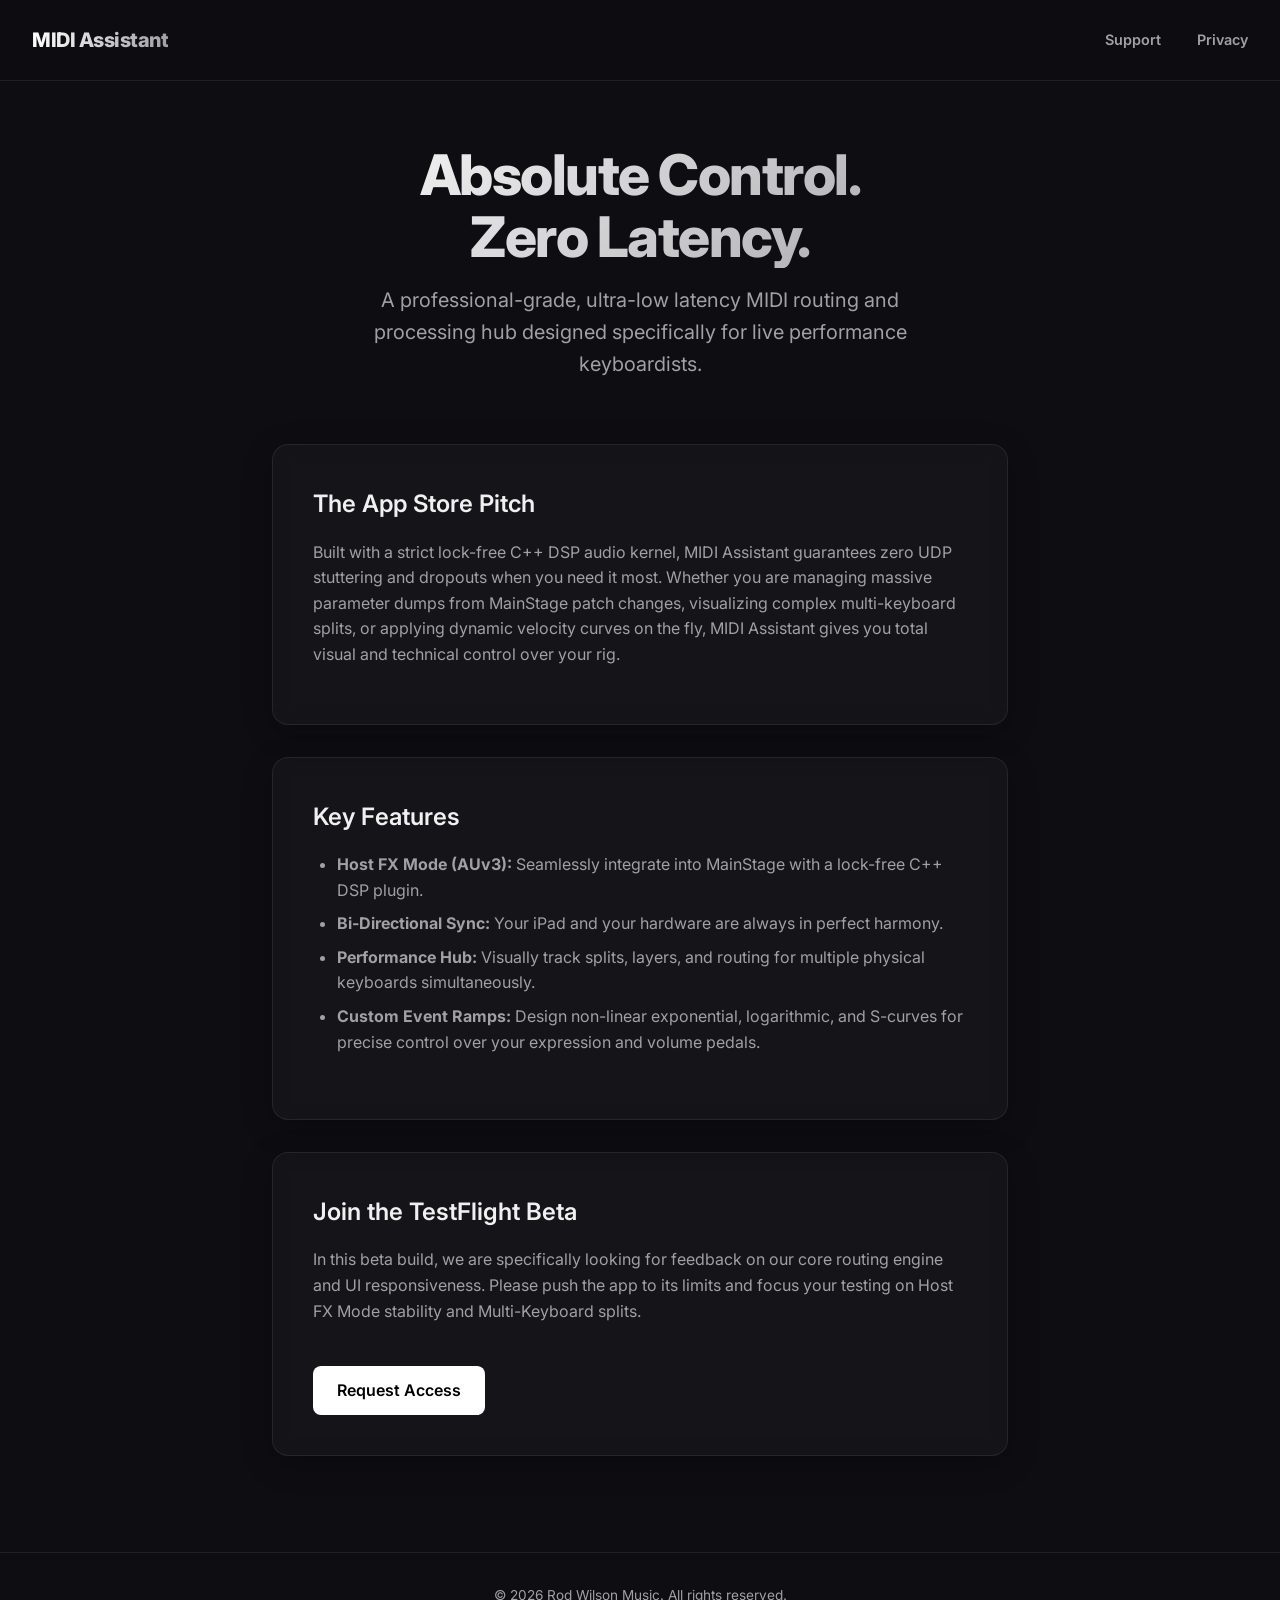
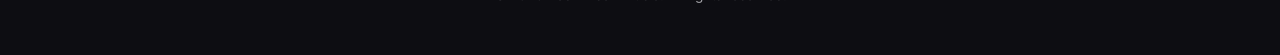
==== index.html @ c283ccce "feat: initial testflight landing page and metadata" ====
<!DOCTYPE html>
<html lang="en">
<head>
    <meta charset="UTF-8">
    <meta name="viewport" content="width=device-width, initial-scale=1.0">
    <title>MIDI Assistant</title>
    <link rel="stylesheet" href="style.css">
</head>
<body>
    <nav>
        <a href="index.html" class="brand">MIDI Assistant</a>
        <div class="nav-links">
            <a href="support.html">Support</a>
            <a href="privacy.html">Privacy</a>
        </div>
    </nav>

    <main>
        <div class="hero">
            <h1>Absolute Control. <br>Zero Latency.</h1>
            <p class="subtitle">A professional-grade, ultra-low latency MIDI routing and processing hub designed specifically for live performance keyboardists.</p>
        </div>

        <div class="glass-panel">
            <h2>The App Store Pitch</h2>
            <p>Built with a strict lock-free C++ DSP audio kernel, MIDI Assistant guarantees zero UDP stuttering and dropouts when you need it most. Whether you are managing massive parameter dumps from MainStage patch changes, visualizing complex multi-keyboard splits, or applying dynamic velocity curves on the fly, MIDI Assistant gives you total visual and technical control over your rig.</p>
        </div>

        <div class="glass-panel">
            <h2>Key Features</h2>
            <ul>
                <li><strong>Host FX Mode (AUv3):</strong> Seamlessly integrate into MainStage with a lock-free C++ DSP plugin.</li>
                <li><strong>Bi-Directional Sync:</strong> Your iPad and your hardware are always in perfect harmony.</li>
                <li><strong>Performance Hub:</strong> Visually track splits, layers, and routing for multiple physical keyboards simultaneously.</li>
                <li><strong>Custom Event Ramps:</strong> Design non-linear exponential, logarithmic, and S-curves for precise control over your expression and volume pedals.</li>
            </ul>
        </div>

        <div class="glass-panel">
            <h2>Join the TestFlight Beta</h2>
            <p>In this beta build, we are specifically looking for feedback on our core routing engine and UI responsiveness. Please push the app to its limits and focus your testing on Host FX Mode stability and Multi-Keyboard splits.</p>
            <br>
            <a href="mailto:support@rodwilsonmusic.com" class="btn">Request Access</a>
        </div>
    </main>

    <footer>
        <p>&copy; 2026 Rod Wilson Music. All rights reserved.</p>
    </footer>
</body>
</html>
---- style.css ----
@import url('https://fonts.googleapis.com/css2?family=Inter:wght@300;400;600;800&display=swap');

:root {
  --bg-color: #0d0d12;
  --text-main: #f0f0f0;
  --text-muted: #a0a0a5;
  --accent: #4ade80;
  --glass-bg: rgba(255, 255, 255, 0.03);
  --glass-border: rgba(255, 255, 255, 0.08);
}

* {
  box-sizing: border-box;
  margin: 0;
  padding: 0;
}

body {
  font-family: 'Inter', -apple-system, BlinkMacSystemFont, sans-serif;
  background-color: var(--bg-color);
  color: var(--text-main);
  line-height: 1.6;
  -webkit-font-smoothing: antialiased;
  display: flex;
  flex-direction: column;
  min-height: 100vh;
}

nav {
  padding: 1.5rem 2rem;
  display: flex;
  justify-content: space-between;
  align-items: center;
  border-bottom: 1px solid var(--glass-border);
  background: rgba(13, 13, 18, 0.8);
  backdrop-filter: blur(12px);
  position: sticky;
  top: 0;
  z-index: 100;
}

.brand {
  font-weight: 800;
  font-size: 1.25rem;
  letter-spacing: -0.5px;
  background: linear-gradient(90deg, #fff, #a0a0a5);
  -webkit-background-clip: text;
  -webkit-text-fill-color: transparent;
  text-decoration: none;
}

.nav-links a {
  color: var(--text-muted);
  text-decoration: none;
  margin-left: 2rem;
  font-size: 0.9rem;
  font-weight: 600;
  transition: color 0.2s ease;
}

.nav-links a:hover {
  color: var(--text-main);
}

main {
  flex: 1;
  max-width: 800px;
  margin: 4rem auto;
  padding: 0 2rem;
  width: 100%;
}

.hero {
  text-align: center;
  margin-bottom: 4rem;
}

h1 {
  font-size: 3.5rem;
  font-weight: 800;
  line-height: 1.1;
  margin-bottom: 1rem;
  letter-spacing: -1.5px;
  background: linear-gradient(135deg, #ffffff 0%, #a0a0a5 100%);
  -webkit-background-clip: text;
  -webkit-text-fill-color: transparent;
}

.subtitle {
  font-size: 1.25rem;
  color: var(--text-muted);
  max-width: 600px;
  margin: 0 auto 2rem auto;
}

.glass-panel {
  background: var(--glass-bg);
  border: 1px solid var(--glass-border);
  border-radius: 16px;
  padding: 2.5rem;
  margin-bottom: 2rem;
  backdrop-filter: blur(10px);
  box-shadow: 0 8px 32px rgba(0, 0, 0, 0.2);
  transition: transform 0.3s ease, border-color 0.3s ease;
}

.glass-panel:hover {
  transform: translateY(-2px);
  border-color: rgba(255, 255, 255, 0.15);
}

h2 {
  font-size: 1.5rem;
  margin-bottom: 1rem;
  font-weight: 600;
}

p {
  margin-bottom: 1rem;
  color: var(--text-muted);
}

ul {
  margin-bottom: 1.5rem;
  padding-left: 1.5rem;
  color: var(--text-muted);
}

li {
  margin-bottom: 0.5rem;
}

a {
  color: var(--accent);
  text-decoration: none;
  transition: opacity 0.2s ease;
}

a:hover {
  opacity: 0.8;
}

.btn {
  display: inline-block;
  background: #ffffff;
  color: #000000;
  padding: 0.75rem 1.5rem;
  border-radius: 8px;
  font-weight: 600;
  text-decoration: none;
  transition: transform 0.2s ease, box-shadow 0.2s ease;
}

.btn:hover {
  transform: translateY(-1px);
  box-shadow: 0 4px 12px rgba(255, 255, 255, 0.2);
}

footer {
  text-align: center;
  padding: 2rem;
  border-top: 1px solid var(--glass-border);
  color: var(--text-muted);
  font-size: 0.85rem;
}

@media (max-width: 600px) {
  h1 { font-size: 2.5rem; }
  main { margin: 2rem auto; }
  .glass-panel { padding: 1.5rem; }
  .nav-links { display: none; }
}
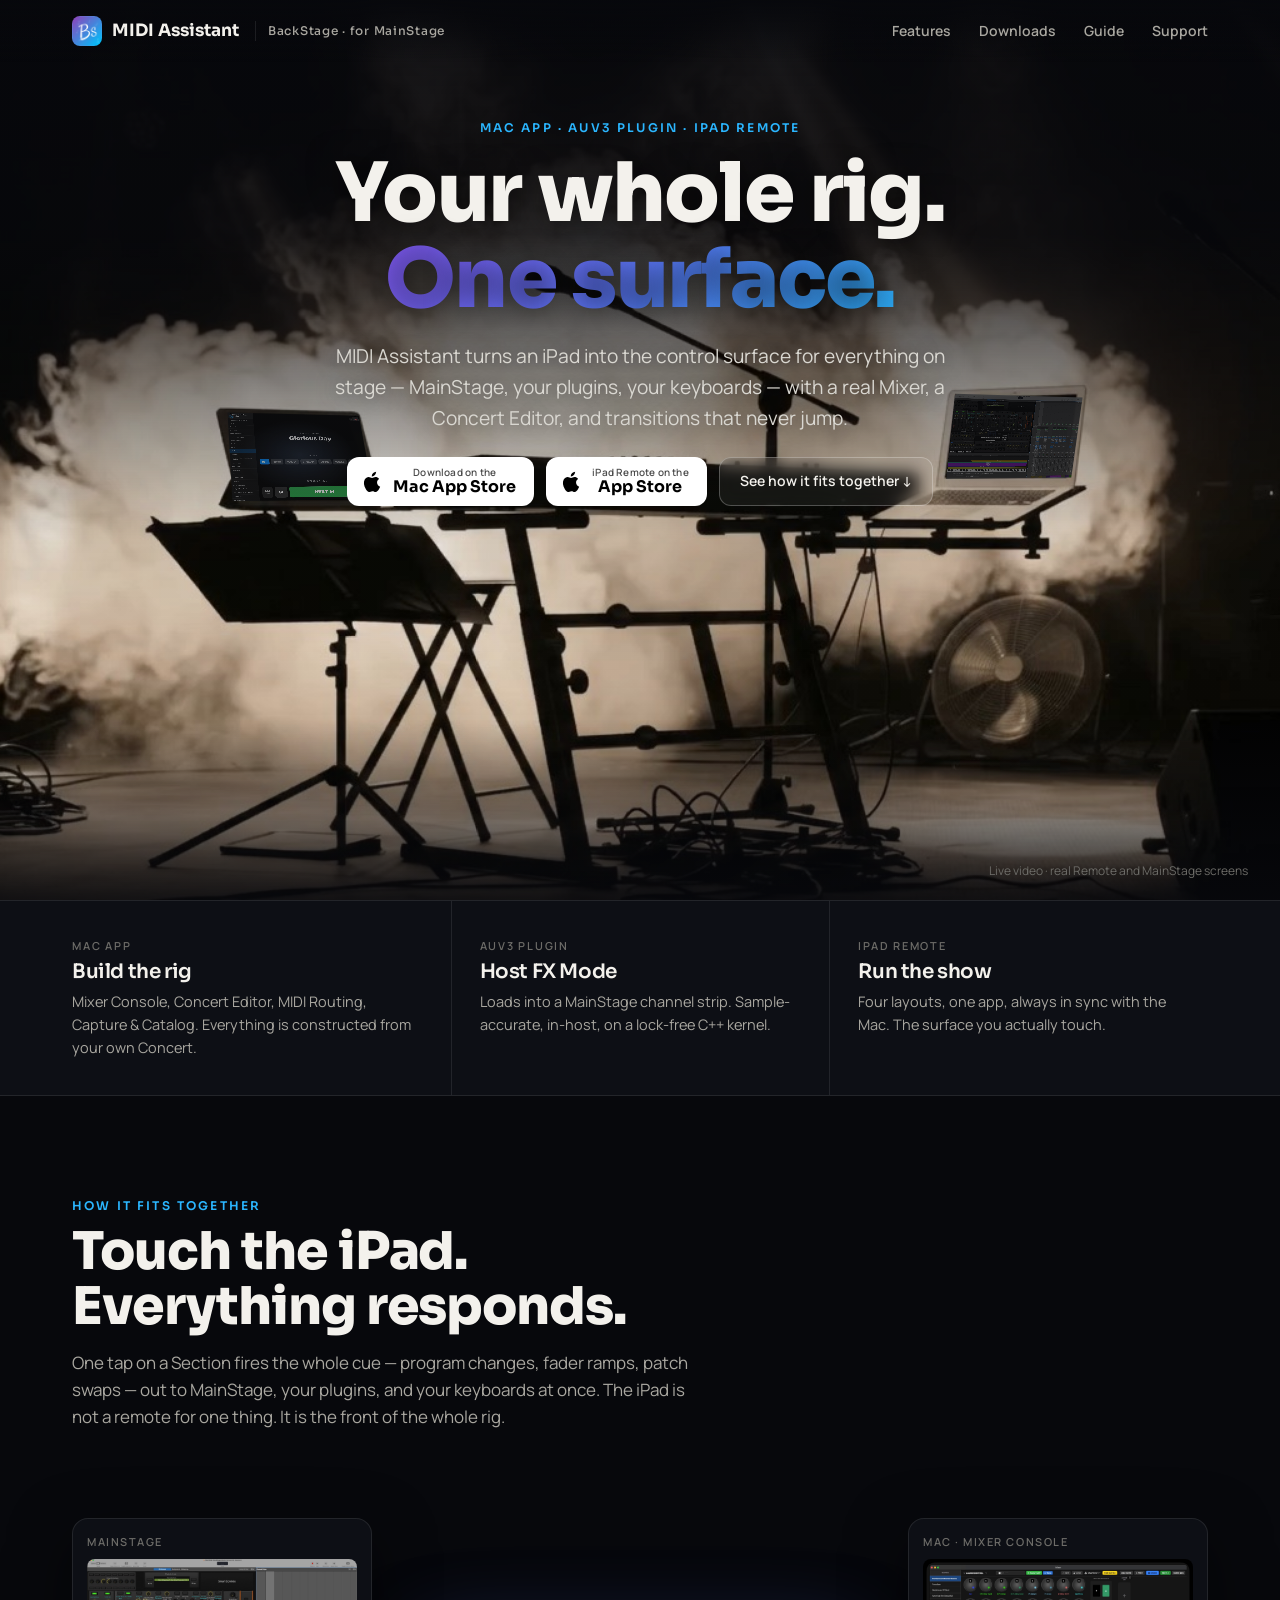
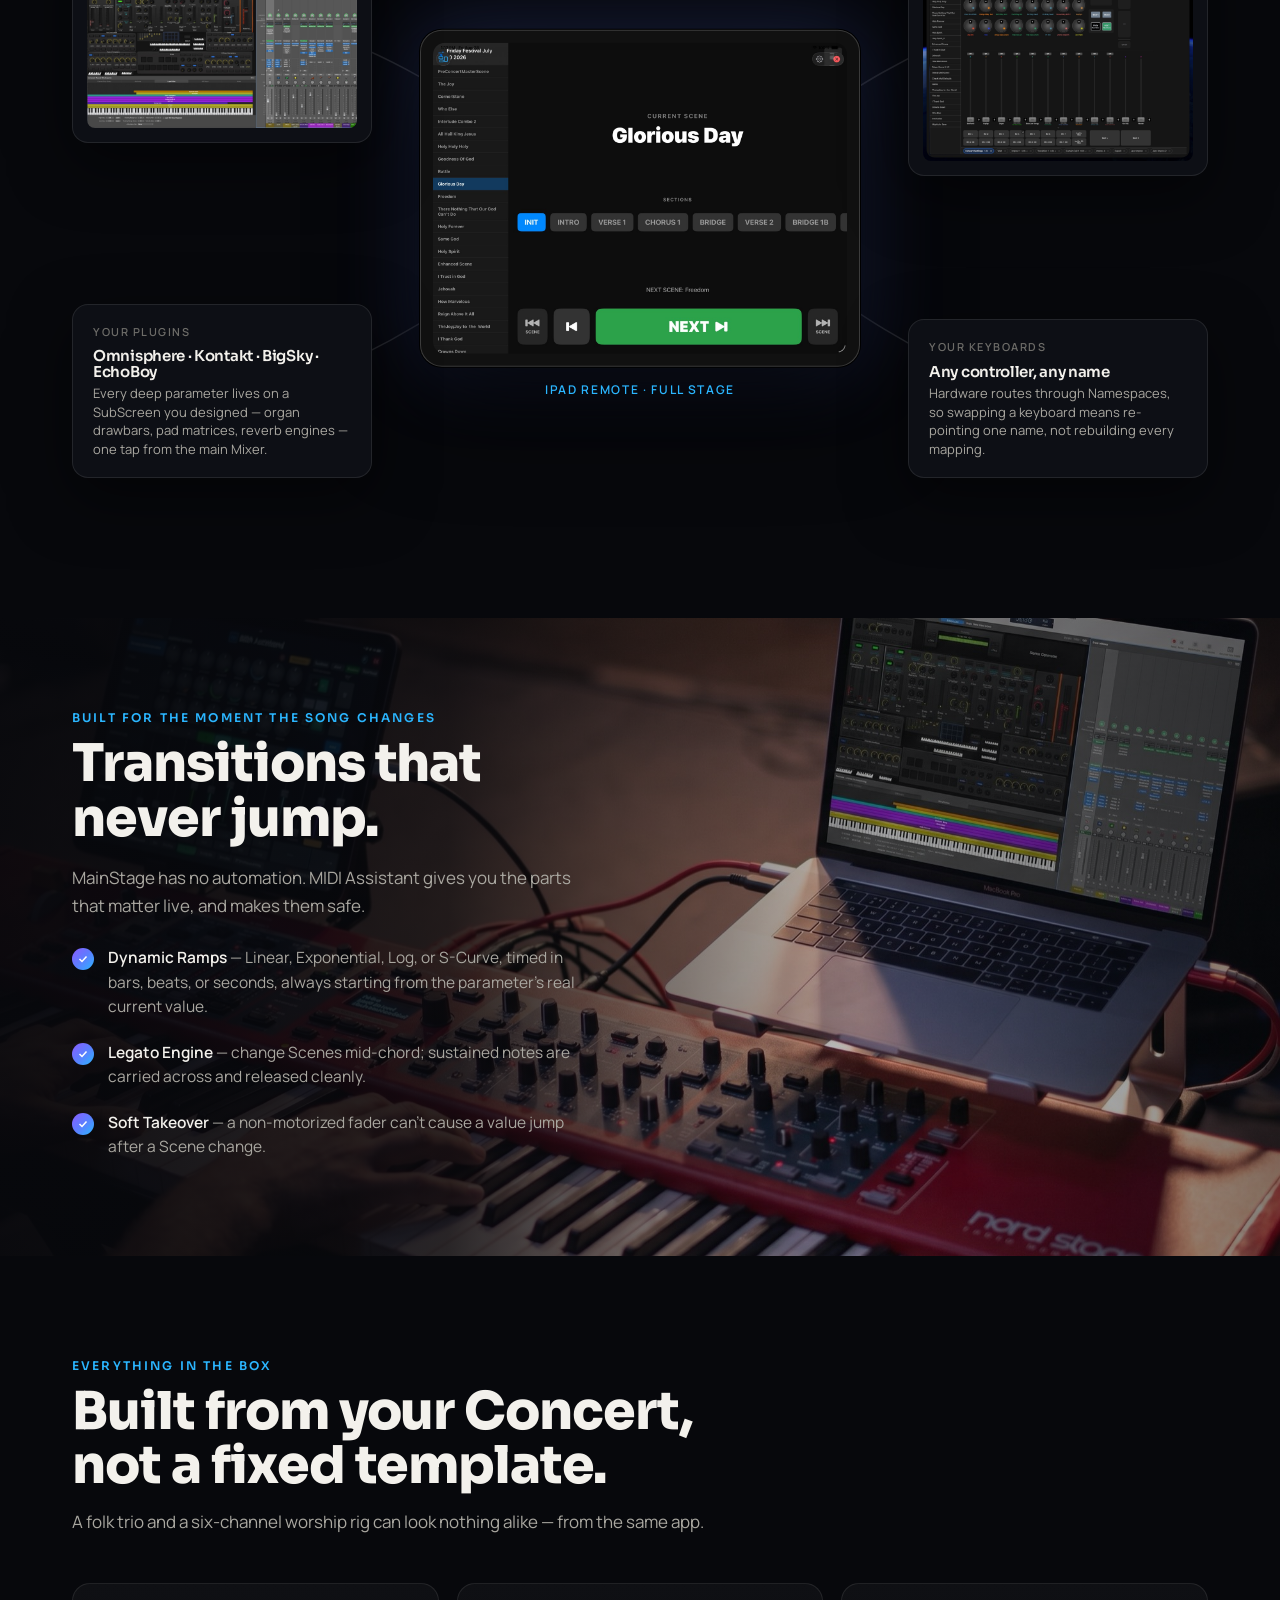
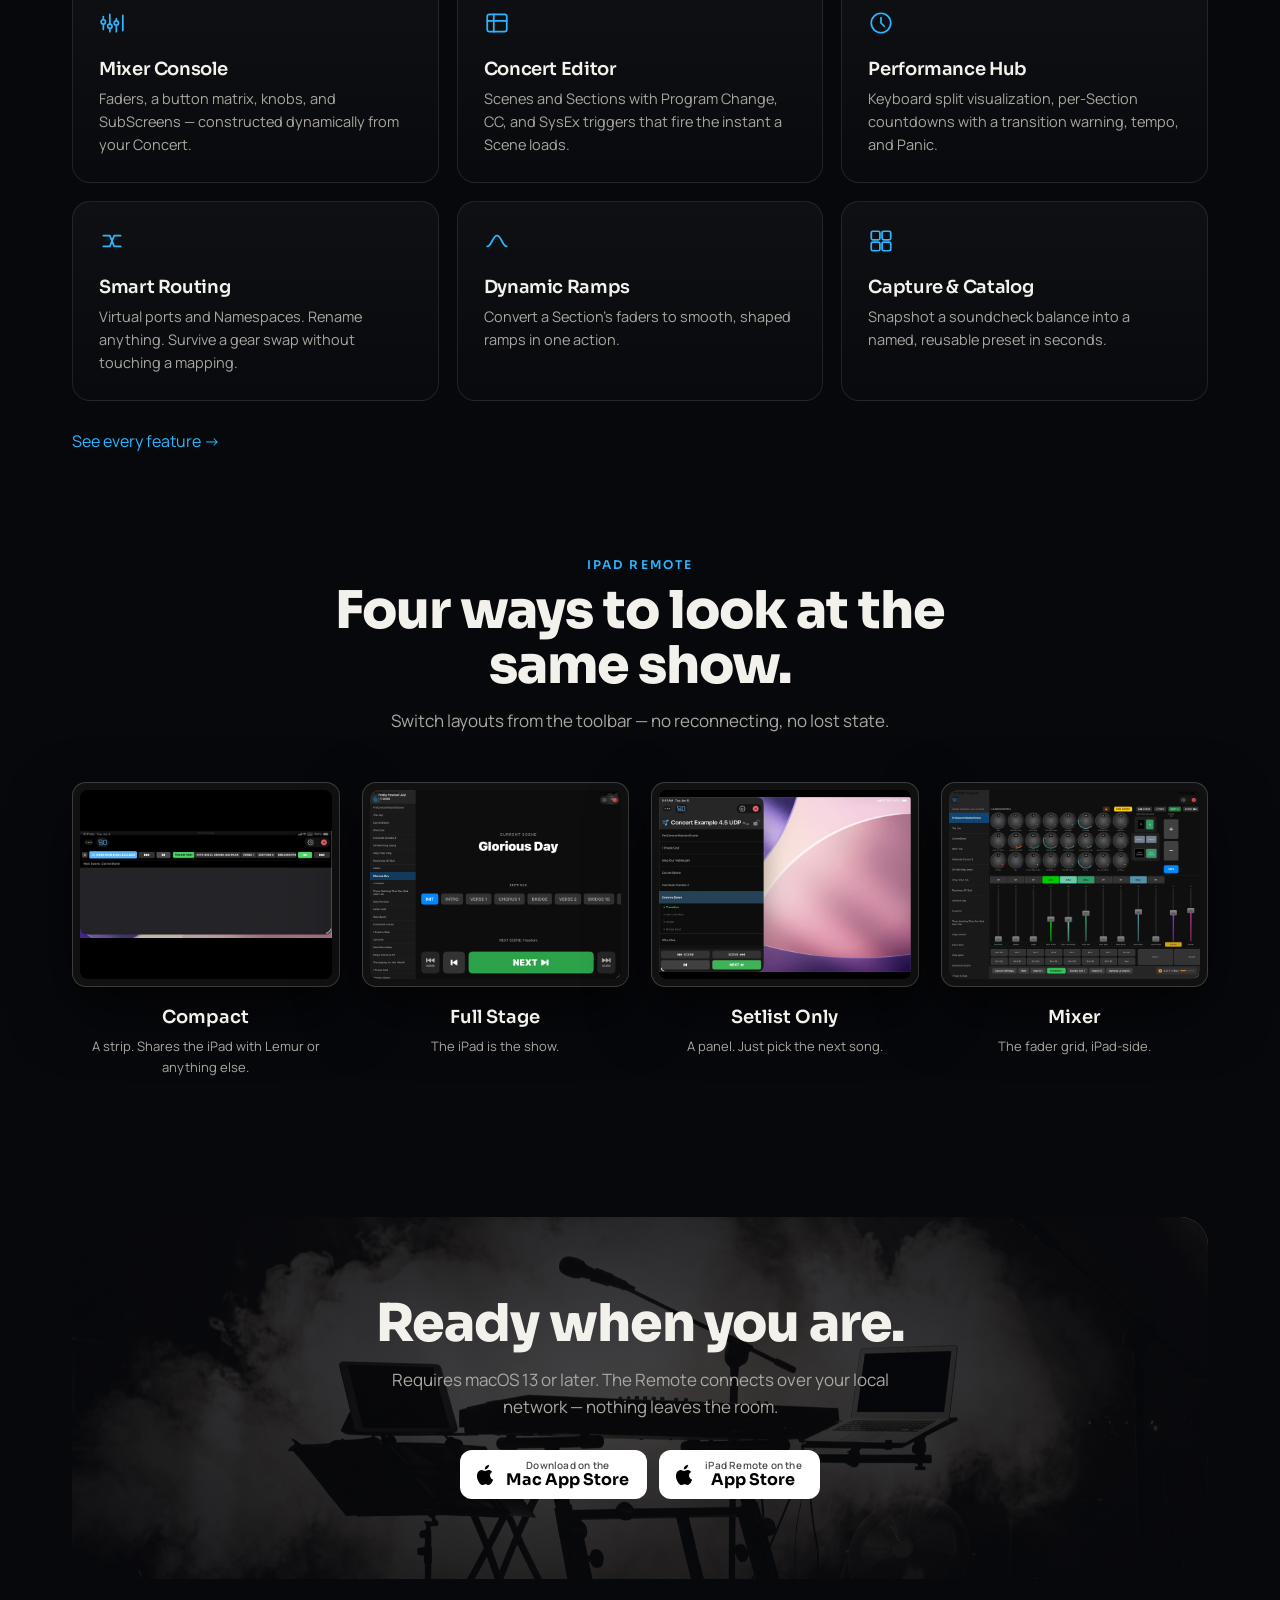
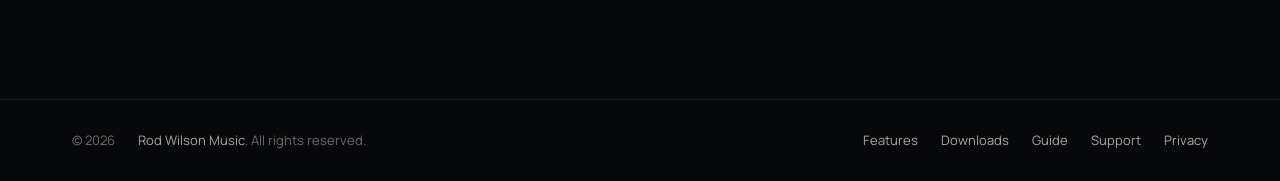
==== commit 65044e8a: "Rebuild site for the App Store release: video hero, six pages, Concept A design - Home: live locked-" ====
--- a/index.html
+++ b/index.html
@@ -3,49 +3,151 @@
 <head>
     <meta charset="UTF-8">
     <meta name="viewport" content="width=device-width, initial-scale=1.0">
-    <title>MIDI Assistant</title>
+    <title>MIDI Assistant — Your whole rig. One surface.</title>
+    <meta name="description" content="MIDI Assistant turns an iPad into the control surface for everything on stage — MainStage, your plugins, your keyboards — with a real Mixer, a Concert Editor, and transitions that never jump. Mac app, AUv3 plugin, and iPad Remote.">
+    <meta property="og:title" content="MIDI Assistant — Your whole rig. One surface.">
+    <meta property="og:description" content="A real Mixer, a Concert Editor, and a live Performance Hub for your MainStage rig, with an iPad Remote that stays perfectly in sync.">
+    <meta property="og:image" content="assets/stage-still.jpg">
+    <link rel="icon" type="image/png" href="assets/icon-mac-256.png">
     <link rel="stylesheet" href="style.css">
 </head>
 <body>
     <nav>
-        <a href="index.html" class="brand">MIDI Assistant</a>
-        <div class="nav-links">
-            <a href="support.html">Support</a>
-            <a href="privacy.html">Privacy</a>
+        <div class="wrap">
+            <a class="brand" href="index.html"><img src="assets/icon-mac-256.png" alt="">MIDI Assistant <small>BackStage · for MainStage</small></a>
+            <div class="links">
+                <a href="features.html">Features</a>
+                <a href="downloads.html">Downloads</a>
+                <a href="guide.html">Guide</a>
+                <a href="support.html">Support</a>
+            </div>
         </div>
     </nav>
 
     <main>
-        <div class="hero">
-            <h1>Absolute Control. <br>Zero Latency.</h1>
-            <p class="subtitle">A professional-grade, ultra-low latency MIDI routing and processing hub designed specifically for live performance keyboardists.</p>
-        </div>
+        <section class="hero" id="hero">
+            <div class="stage" id="stage">
+                <video muted playsinline preload="auto" src="assets/stage-loop.mp4"></video>
+                <video muted playsinline preload="auto" src="assets/stage-loop.mp4"></video>
+                <img class="screen" id="scr" src="assets/remote-full-stage.jpg" alt="">
+                <img class="screen lap" id="lap" src="assets/mac-mainstage.jpg" alt="">
+                <div class="glow" id="glw"></div>
+            </div>
+            <div class="scrim"></div>
+            <div class="wrap">
+                <span class="eyebrow">Mac app · AUv3 plugin · iPad Remote</span>
+                <h1>Your whole rig.<br><span class="grad">One surface.</span></h1>
+                <p class="lead">MIDI Assistant turns an iPad into the control surface for everything on stage — MainStage, your plugins, your keyboards — with a real Mixer, a Concert Editor, and transitions that never jump.</p>
+                <div class="ctas">
+                    <a class="store" data-store="mac" href="#"><svg viewBox="0 0 24 24" fill="currentColor" aria-hidden="true"><path d="M16.365 1.43c0 1.14-.42 2.2-1.24 3.05-.98 1.03-2.17 1.62-3.36 1.52a3.4 3.4 0 0 1-.02-.42c0-1.1.47-2.27 1.31-3.11.42-.45.96-.82 1.61-1.11.65-.29 1.26-.45 1.84-.48.02.18.03.36.03.55zM20.9 17.22c-.48 1.1-.71 1.6-1.33 2.58-.87 1.36-2.09 3.06-3.6 3.07-1.35.01-1.7-.88-3.53-.87-1.83.01-2.21.88-3.56.87-1.51-.02-2.67-1.55-3.54-2.91C2.9 16.14 2.64 11.68 4.09 9.3c1.03-1.68 2.66-2.67 4.19-2.67 1.56 0 2.54.88 3.83.88 1.25 0 2.01-.88 3.81-.88 1.36 0 2.81.74 3.84 2.02-3.37 1.85-2.82 6.66 1.14 8.57z"/></svg><div><small>Download on the</small><b>Mac App Store</b></div></a>
+                    <a class="store" data-store="ipad" href="#"><svg viewBox="0 0 24 24" fill="currentColor" aria-hidden="true"><path d="M16.365 1.43c0 1.14-.42 2.2-1.24 3.05-.98 1.03-2.17 1.62-3.36 1.52a3.4 3.4 0 0 1-.02-.42c0-1.1.47-2.27 1.31-3.11.42-.45.96-.82 1.61-1.11.65-.29 1.26-.45 1.84-.48.02.18.03.36.03.55zM20.9 17.22c-.48 1.1-.71 1.6-1.33 2.58-.87 1.36-2.09 3.06-3.6 3.07-1.35.01-1.7-.88-3.53-.87-1.83.01-2.21.88-3.56.87-1.51-.02-2.67-1.55-3.54-2.91C2.9 16.14 2.64 11.68 4.09 9.3c1.03-1.68 2.66-2.67 4.19-2.67 1.56 0 2.54.88 3.83.88 1.25 0 2.01-.88 3.81-.88 1.36 0 2.81.74 3.84 2.02-3.37 1.85-2.82 6.66 1.14 8.57z"/></svg><div><small>iPad Remote on the</small><b>App Store</b></div></a>
+                    <a class="btn ghost" href="#flow">See how it fits together ↓</a>
+                </div>
+            </div>
+            <div class="note">Live video · real Remote and MainStage screens</div>
+        </section>
 
-        <div class="glass-panel">
-            <h2>The App Store Pitch</h2>
-            <p>Built with a strict lock-free C++ DSP audio kernel, MIDI Assistant guarantees zero UDP stuttering and dropouts when you need it most. Whether you are managing massive parameter dumps from MainStage patch changes, visualizing complex multi-keyboard splits, or applying dynamic velocity curves on the fly, MIDI Assistant gives you total visual and technical control over your rig.</p>
-        </div>
+        <section class="strip"><div class="wrap">
+            <div class="cell"><div class="tag">Mac app</div><h3>Build the rig</h3><p>Mixer Console, Concert Editor, MIDI Routing, Capture &amp; Catalog. Everything is constructed from your own Concert.</p></div>
+            <div class="cell"><div class="tag">AUv3 plugin</div><h3>Host FX Mode</h3><p>Loads into a MainStage channel strip. Sample-accurate, in-host, on a lock-free C++ kernel.</p></div>
+            <div class="cell"><div class="tag">iPad Remote</div><h3>Run the show</h3><p>Four layouts, one app, always in sync with the Mac. The surface you actually touch.</p></div>
+        </div></section>
 
-        <div class="glass-panel">
-            <h2>Key Features</h2>
-            <ul>
-                <li><strong>Host FX Mode (AUv3):</strong> Seamlessly integrate into MainStage with a lock-free C++ DSP plugin.</li>
-                <li><strong>Bi-Directional Sync:</strong> Your iPad and your hardware are always in perfect harmony.</li>
-                <li><strong>Performance Hub:</strong> Visually track splits, layers, and routing for multiple physical keyboards simultaneously.</li>
-                <li><strong>Custom Event Ramps:</strong> Design non-linear exponential, logarithmic, and S-curves for precise control over your expression and volume pedals.</li>
-            </ul>
-        </div>
+        <section id="flow"><div class="wrap">
+            <div class="section-head">
+                <span class="eyebrow">How it fits together</span>
+                <h2>Touch the iPad.<br>Everything responds.</h2>
+                <p>One tap on a Section fires the whole cue — program changes, fader ramps, patch swaps — out to MainStage, your plugins, and your keyboards at once. The iPad is not a remote for one thing. It is the front of the whole rig.</p>
+            </div>
+            <div class="diagram">
+                <svg viewBox="0 0 1200 640" preserveAspectRatio="none">
+                    <path d="M600 320 C 520 320, 420 200, 250 150"/>
+                    <path d="M600 320 C 700 320, 800 200, 960 150"/>
+                    <path d="M600 320 C 520 320, 420 440, 250 500"/>
+                    <path d="M600 320 C 700 320, 800 440, 960 500"/>
+                </svg>
+                <span class="pulse" style="offset-path:path('M600 320 C 520 320, 420 200, 250 150');animation-delay:0s"></span>
+                <span class="pulse" style="offset-path:path('M600 320 C 700 320, 800 200, 960 150');animation-delay:.8s"></span>
+                <span class="pulse" style="offset-path:path('M600 320 C 520 320, 420 440, 250 500');animation-delay:1.6s"></span>
+                <span class="pulse" style="offset-path:path('M600 320 C 700 320, 800 440, 960 500');animation-delay:2.4s"></span>
+                <div class="ipad"><img src="assets/remote-full-stage.jpg" alt="MIDI Assistant Remote, Full Stage layout"><div class="lab">iPad Remote · Full Stage</div></div>
+                <div class="node" style="left:0;top:40px;width:300px"><div class="lab">MainStage</div><img src="assets/mac-mainstage.jpg" alt="MainStage with the MIDI Assistant plugin loaded"></div>
+                <div class="node" style="right:0;top:40px;width:300px"><div class="lab">Mac · Mixer Console</div><img src="assets/mac-mixer.jpg" alt="MIDI Assistant Mixer Console"></div>
+                <div class="node text" style="left:0;bottom:40px;width:300px"><div class="lab">Your plugins</div><h4>Omnisphere · Kontakt · BigSky · EchoBoy</h4><p>Every deep parameter lives on a SubScreen you designed — organ drawbars, pad matrices, reverb engines — one tap from the main Mixer.</p></div>
+                <div class="node text" style="right:0;bottom:40px;width:300px"><div class="lab">Your keyboards</div><h4>Any controller, any name</h4><p>Hardware routes through Namespaces, so swapping a keyboard means re-pointing one name, not rebuilding every mapping.</p></div>
+            </div>
+        </div></section>
 
-        <div class="glass-panel">
-            <h2>Join the TestFlight Beta</h2>
-            <p>In this beta build, we are specifically looking for feedback on our core routing engine and UI responsiveness. Please push the app to its limits and focus your testing on Host FX Mode stability and Multi-Keyboard splits.</p>
-            <br>
-            <a href="mailto:support@rodwilsonmusic.com" class="btn">Request Access</a>
-        </div>
+        <section class="band">
+            <div class="bg"></div><div class="scrim"></div>
+            <div class="wrap">
+                <span class="eyebrow">Built for the moment the song changes</span>
+                <h2>Transitions that never jump.</h2>
+                <p style="max-width:500px;font-size:17px">MainStage has no automation. MIDI Assistant gives you the parts that matter live, and makes them safe.</p>
+                <ul>
+                    <li><i><svg viewBox="0 0 24 24"><path d="M5 12l5 5L19 7"/></svg></i><span><strong>Dynamic Ramps</strong> — Linear, Exponential, Log, or S-Curve, timed in bars, beats, or seconds, always starting from the parameter's real current value.</span></li>
+                    <li><i><svg viewBox="0 0 24 24"><path d="M5 12l5 5L19 7"/></svg></i><span><strong>Legato Engine</strong> — change Scenes mid-chord; sustained notes are carried across and released cleanly.</span></li>
+                    <li><i><svg viewBox="0 0 24 24"><path d="M5 12l5 5L19 7"/></svg></i><span><strong>Soft Takeover</strong> — a non-motorized fader can't cause a value jump after a Scene change.</span></li>
+                </ul>
+            </div>
+        </section>
+
+        <section><div class="wrap">
+            <div class="section-head">
+                <span class="eyebrow">Everything in the box</span>
+                <h2>Built from your Concert, not a fixed template.</h2>
+                <p>A folk trio and a six-channel worship rig can look nothing alike — from the same app.</p>
+            </div>
+            <div class="grid cols-3">
+                <div class="card"><svg class="ic" viewBox="0 0 24 24"><path d="M4 6v12M10 4v16M16 8v12M22 5v14"/><circle cx="4" cy="11" r="2" fill="#0d0f15"/><circle cx="10" cy="15" r="2" fill="#0d0f15"/><circle cx="16" cy="12" r="2" fill="#0d0f15"/></svg><h3>Mixer Console</h3><p>Faders, a button matrix, knobs, and SubScreens — constructed dynamically from your Concert.</p></div>
+                <div class="card"><svg class="ic" viewBox="0 0 24 24"><rect x="3" y="4" width="18" height="16" rx="2"/><path d="M3 10h18M9 4v16"/></svg><h3>Concert Editor</h3><p>Scenes and Sections with Program Change, CC, and SysEx triggers that fire the instant a Scene loads.</p></div>
+                <div class="card"><svg class="ic" viewBox="0 0 24 24"><circle cx="12" cy="12" r="9"/><path d="M12 7v5l3 3"/></svg><h3>Performance Hub</h3><p>Keyboard split visualization, per-Section countdowns with a transition warning, tempo, and Panic.</p></div>
+                <div class="card"><svg class="ic" viewBox="0 0 24 24"><path d="M4 7h6l4 10h6M4 17h6l4-10h6"/></svg><h3>Smart Routing</h3><p>Virtual ports and Namespaces. Rename anything. Survive a gear swap without touching a mapping.</p></div>
+                <div class="card"><svg class="ic" viewBox="0 0 24 24"><path d="M3 17c4 0 5-10 9-10s5 10 9 10"/></svg><h3>Dynamic Ramps</h3><p>Convert a Section's faders to smooth, shaped ramps in one action.</p></div>
+                <div class="card"><svg class="ic" viewBox="0 0 24 24"><rect x="3" y="3" width="8" height="8" rx="1.5"/><rect x="13" y="3" width="8" height="8" rx="1.5"/><rect x="3" y="13" width="8" height="8" rx="1.5"/><rect x="13" y="13" width="8" height="8" rx="1.5"/></svg><h3>Capture &amp; Catalog</h3><p>Snapshot a soundcheck balance into a named, reusable preset in seconds.</p></div>
+            </div>
+            <p style="margin-top:28px"><a href="features.html">See every feature →</a></p>
+        </div></section>
+
+        <section style="padding-top:0"><div class="wrap">
+            <div class="section-head" style="text-align:center;margin:0 auto 48px">
+                <span class="eyebrow">iPad Remote</span>
+                <h2>Four ways to look at the same show.</h2>
+                <p>Switch layouts from the toolbar — no reconnecting, no lost state.</p>
+            </div>
+            <div class="row4">
+                <figure><div class="dev"><img src="assets/remote-compact.jpg" alt="Remote, Compact layout"></div><figcaption>Compact<small>A strip. Shares the iPad with Lemur or anything else.</small></figcaption></figure>
+                <figure><div class="dev"><img src="assets/remote-full-stage.jpg" alt="Remote, Full Stage layout"></div><figcaption>Full Stage<small>The iPad is the show.</small></figcaption></figure>
+                <figure><div class="dev"><img src="assets/remote-setlist.jpg" alt="Remote, Setlist Only layout"></div><figcaption>Setlist Only<small>A panel. Just pick the next song.</small></figcaption></figure>
+                <figure><div class="dev"><img src="assets/remote-mixer.jpg" alt="Remote, Mixer layout"></div><figcaption>Mixer<small>The fader grid, iPad-side.</small></figcaption></figure>
+            </div>
+        </div></section>
+
+        <section class="cta"><div class="wrap"><div class="box">
+            <div class="bg"></div><div class="scrim"></div>
+            <div class="in">
+                <h2>Ready when you are.</h2>
+                <p>Requires macOS 13 or later. The Remote connects over your local network — nothing leaves the room.</p>
+                <div class="ctas">
+                    <a class="store" data-store="mac" href="#"><svg viewBox="0 0 24 24" fill="currentColor" aria-hidden="true"><path d="M16.365 1.43c0 1.14-.42 2.2-1.24 3.05-.98 1.03-2.17 1.62-3.36 1.52a3.4 3.4 0 0 1-.02-.42c0-1.1.47-2.27 1.31-3.11.42-.45.96-.82 1.61-1.11.65-.29 1.26-.45 1.84-.48.02.18.03.36.03.55zM20.9 17.22c-.48 1.1-.71 1.6-1.33 2.58-.87 1.36-2.09 3.06-3.6 3.07-1.35.01-1.7-.88-3.53-.87-1.83.01-2.21.88-3.56.87-1.51-.02-2.67-1.55-3.54-2.91C2.9 16.14 2.64 11.68 4.09 9.3c1.03-1.68 2.66-2.67 4.19-2.67 1.56 0 2.54.88 3.83.88 1.25 0 2.01-.88 3.81-.88 1.36 0 2.81.74 3.84 2.02-3.37 1.85-2.82 6.66 1.14 8.57z"/></svg><div><small>Download on the</small><b>Mac App Store</b></div></a>
+                    <a class="store" data-store="ipad" href="#"><svg viewBox="0 0 24 24" fill="currentColor" aria-hidden="true"><path d="M16.365 1.43c0 1.14-.42 2.2-1.24 3.05-.98 1.03-2.17 1.62-3.36 1.52a3.4 3.4 0 0 1-.02-.42c0-1.1.47-2.27 1.31-3.11.42-.45.96-.82 1.61-1.11.65-.29 1.26-.45 1.84-.48.02.18.03.36.03.55zM20.9 17.22c-.48 1.1-.71 1.6-1.33 2.58-.87 1.36-2.09 3.06-3.6 3.07-1.35.01-1.7-.88-3.53-.87-1.83.01-2.21.88-3.56.87-1.51-.02-2.67-1.55-3.54-2.91C2.9 16.14 2.64 11.68 4.09 9.3c1.03-1.68 2.66-2.67 4.19-2.67 1.56 0 2.54.88 3.83.88 1.25 0 2.01-.88 3.81-.88 1.36 0 2.81.74 3.84 2.02-3.37 1.85-2.82 6.66 1.14 8.57z"/></svg><div><small>iPad Remote on the</small><b>App Store</b></div></a>
+                </div>
+            </div>
+        </div></div></section>
     </main>
 
     <footer>
-        <p>&copy; 2026 Rod Wilson Music. All rights reserved.</p>
+        <div class="wrap">
+            <div>&copy; 2026 <a href="https://rodwilsonmusic.com">Rod Wilson Music</a>. All rights reserved.</div>
+            <div>
+                <a href="features.html">Features</a>
+                <a href="downloads.html">Downloads</a>
+                <a href="guide.html">Guide</a>
+                <a href="support.html">Support</a>
+                <a href="privacy.html">Privacy</a>
+            </div>
+        </div>
     </footer>
+    <script src="site.js"></script>
 </body>
 </html>
--- a/style.css
+++ b/style.css
@@ -1,172 +1,293 @@
-@import url('https://fonts.googleapis.com/css2?family=Inter:wght@300;400;600;800&display=swap');
+@import url('https://fonts.googleapis.com/css2?family=Sora:wght@400;600;700;800&family=Manrope:wght@400;500;600&display=swap');
 
 :root {
-  --bg-color: #0d0d12;
-  --text-main: #f0f0f0;
-  --text-muted: #a0a0a5;
-  --accent: #4ade80;
-  --glass-bg: rgba(255, 255, 255, 0.03);
-  --glass-border: rgba(255, 255, 255, 0.08);
-}
-
-* {
-  box-sizing: border-box;
-  margin: 0;
-  padding: 0;
-}
-
+  --bg: #07080c;
+  --bg2: #0d0f15;
+  --text: #f3f1ec;
+  --muted: #a9a7a0;
+  --faint: #6d6c68;
+  --line: rgba(255, 255, 255, .09);
+  --line-strong: rgba(255, 255, 255, .18);
+  --accent: #5d7dff;
+  --accent2: #2bb6ff;
+  --grad: linear-gradient(135deg, #8a5cff, #5d7dff 50%, #2bb6ff);
+  --display: 'Sora', system-ui, sans-serif;
+  --body: 'Manrope', system-ui, sans-serif;
+  --max: 1200px;
+  --radius: 16px;
+}
+
+* { box-sizing: border-box; margin: 0; padding: 0; }
+html { scroll-behavior: smooth; overflow-x: hidden; }
 body {
-  font-family: 'Inter', -apple-system, BlinkMacSystemFont, sans-serif;
-  background-color: var(--bg-color);
-  color: var(--text-main);
+  background: var(--bg);
+  color: var(--text);
+  font-family: var(--body);
   line-height: 1.6;
   -webkit-font-smoothing: antialiased;
+  overflow-x: hidden;
   display: flex;
   flex-direction: column;
   min-height: 100vh;
 }
-
+a { color: var(--accent2); text-decoration: none; }
+a:hover { text-decoration: underline; }
+h1, h2, h3, h4 { font-family: var(--display); letter-spacing: -.02em; line-height: 1.05; }
+h1 { font-size: clamp(40px, 6.4vw, 88px); font-weight: 800; }
+h2 { font-size: clamp(30px, 4.2vw, 52px); font-weight: 800; }
+h3 { font-size: 20px; font-weight: 600; }
+h4 { font-size: 15px; font-weight: 600; }
+p { color: var(--muted); }
+strong { color: var(--text); font-weight: 600; }
+ul, ol { color: var(--muted); padding-left: 1.4rem; }
+li { margin-bottom: .4rem; }
+code {
+  font-family: ui-monospace, SFMono-Regular, Menlo, monospace;
+  font-size: .9em; background: rgba(255,255,255,.06); padding: .1em .4em; border-radius: 5px; color: var(--text);
+}
+.wrap { width: 100%; max-width: var(--max); margin: 0 auto; padding: 0 32px; }
+.eyebrow {
+  font-family: var(--display); font-size: 12px; letter-spacing: .18em; text-transform: uppercase;
+  color: var(--accent2); font-weight: 600; display: block;
+}
+.grad { background: var(--grad); -webkit-background-clip: text; background-clip: text; -webkit-text-fill-color: transparent; }
+.lead { font-size: clamp(17px, 1.5vw, 20px); max-width: 620px; }
+main { flex: 1; }
+section { padding: 100px 0; }
+.section-head { max-width: 640px; margin-bottom: 48px; }
+.section-head h2 { margin: 10px 0 14px; }
+.section-head p { font-size: 17px; }
+
+/* ---------- Nav ---------- */
 nav {
-  padding: 1.5rem 2rem;
-  display: flex;
-  justify-content: space-between;
-  align-items: center;
-  border-bottom: 1px solid var(--glass-border);
-  background: rgba(13, 13, 18, 0.8);
-  backdrop-filter: blur(12px);
-  position: sticky;
-  top: 0;
-  z-index: 100;
-}
-
-.brand {
-  font-weight: 800;
-  font-size: 1.25rem;
-  letter-spacing: -0.5px;
-  background: linear-gradient(90deg, #fff, #a0a0a5);
-  -webkit-background-clip: text;
-  -webkit-text-fill-color: transparent;
-  text-decoration: none;
-}
-
-.nav-links a {
-  color: var(--text-muted);
-  text-decoration: none;
-  margin-left: 2rem;
-  font-size: 0.9rem;
-  font-weight: 600;
-  transition: color 0.2s ease;
-}
-
-.nav-links a:hover {
-  color: var(--text-main);
-}
-
-main {
-  flex: 1;
-  max-width: 800px;
-  margin: 4rem auto;
-  padding: 0 2rem;
-  width: 100%;
-}
-
+  position: fixed; inset: 0 0 auto 0; z-index: 50; padding: 16px 0;
+  background: linear-gradient(rgba(7,8,12,.92), rgba(7,8,12,0));
+  transition: background .3s ease, backdrop-filter .3s ease;
+}
+nav.solid { background: rgba(7,8,12,.82); backdrop-filter: blur(14px); -webkit-backdrop-filter: blur(14px); border-bottom: 1px solid var(--line); }
+nav .wrap { display: flex; align-items: center; justify-content: space-between; gap: 16px; }
+.brand { display: flex; align-items: center; gap: 10px; font-family: var(--display); font-weight: 700; font-size: 17px; color: var(--text); }
+.brand:hover { text-decoration: none; }
+.brand img { width: 30px; height: 30px; border-radius: 8px; }
+.brand small { font-weight: 500; color: var(--muted); font-size: 12px; letter-spacing: .06em; margin-left: 6px; padding-left: 12px; border-left: 1px solid var(--line); }
+.links { display: flex; gap: 28px; font-size: 14px; font-weight: 600; }
+.links a { color: var(--muted); }
+.links a:hover, .links a[aria-current="page"] { color: var(--text); text-decoration: none; }
+
+/* ---------- Buttons ---------- */
+.ctas { display: flex; gap: 12px; flex-wrap: wrap; align-items: center; }
+.store {
+  display: inline-flex; align-items: center; gap: 10px; background: #fff; color: #000;
+  padding: 10px 18px 10px 14px; border-radius: 12px; line-height: 1.1; transition: transform .15s, opacity .15s;
+}
+.store:hover { transform: translateY(-2px); text-decoration: none; }
+.store svg { width: 22px; height: 22px; flex: none; }
+.store small { display: block; font-size: 10px; font-weight: 600; opacity: .7; letter-spacing: .02em; }
+.store b { display: block; font-family: var(--display); font-size: 16px; font-weight: 700; }
+.store.pending { opacity: .45; pointer-events: none; }
+.btn {
+  display: inline-flex; align-items: center; gap: 8px; padding: 12px 20px; border-radius: 12px;
+  font-weight: 600; font-size: 14px; color: #fff; background: var(--grad); transition: transform .15s, box-shadow .15s;
+}
+.btn:hover { transform: translateY(-1px); box-shadow: 0 8px 24px rgba(93,125,255,.35); text-decoration: none; }
+.btn.ghost { background: rgba(255,255,255,.06); border: 1px solid rgba(255,255,255,.25); backdrop-filter: blur(8px); color: var(--text); }
+.btn.ghost:hover { box-shadow: none; background: rgba(255,255,255,.1); }
+
+/* ---------- Hero (video stage) ---------- */
 .hero {
-  text-align: center;
-  margin-bottom: 4rem;
-}
-
-h1 {
-  font-size: 3.5rem;
-  font-weight: 800;
-  line-height: 1.1;
-  margin-bottom: 1rem;
-  letter-spacing: -1.5px;
-  background: linear-gradient(135deg, #ffffff 0%, #a0a0a5 100%);
-  -webkit-background-clip: text;
-  -webkit-text-fill-color: transparent;
-}
-
-.subtitle {
-  font-size: 1.25rem;
-  color: var(--text-muted);
-  max-width: 600px;
-  margin: 0 auto 2rem auto;
-}
-
-.glass-panel {
-  background: var(--glass-bg);
-  border: 1px solid var(--glass-border);
-  border-radius: 16px;
-  padding: 2.5rem;
-  margin-bottom: 2rem;
-  backdrop-filter: blur(10px);
-  box-shadow: 0 8px 32px rgba(0, 0, 0, 0.2);
-  transition: transform 0.3s ease, border-color 0.3s ease;
-}
-
-.glass-panel:hover {
-  transform: translateY(-2px);
-  border-color: rgba(255, 255, 255, 0.15);
-}
-
-h2 {
-  font-size: 1.5rem;
-  margin-bottom: 1rem;
-  font-weight: 600;
-}
-
-p {
-  margin-bottom: 1rem;
-  color: var(--text-muted);
-}
-
-ul {
-  margin-bottom: 1.5rem;
-  padding-left: 1.5rem;
-  color: var(--text-muted);
-}
-
-li {
-  margin-bottom: 0.5rem;
-}
-
-a {
-  color: var(--accent);
-  text-decoration: none;
-  transition: opacity 0.2s ease;
-}
-
-a:hover {
-  opacity: 0.8;
-}
-
-.btn {
-  display: inline-block;
-  background: #ffffff;
-  color: #000000;
-  padding: 0.75rem 1.5rem;
-  border-radius: 8px;
-  font-weight: 600;
-  text-decoration: none;
-  transition: transform 0.2s ease, box-shadow 0.2s ease;
-}
-
-.btn:hover {
-  transform: translateY(-1px);
-  box-shadow: 0 4px 12px rgba(255, 255, 255, 0.2);
-}
-
-footer {
-  text-align: center;
-  padding: 2rem;
-  border-top: 1px solid var(--glass-border);
-  color: var(--text-muted);
-  font-size: 0.85rem;
-}
-
+  position: relative; height: 100svh; min-height: 720px; max-height: 1040px;
+  display: flex; align-items: flex-start; overflow: hidden; isolation: isolate; padding: 0;
+}
+.stage {
+  position: absolute; left: 50%; top: 50%; width: 1280px; height: 720px;
+  transform: translate(-50%, -50%) scale(var(--s, 1)); transform-origin: center;
+  background: url(assets/stage-poster.jpg) center/cover;
+}
+.stage video { position: absolute; inset: 0; width: 1280px; height: 720px; object-fit: fill; opacity: 0; transition: opacity .9s linear; }
+.stage .screen { position: absolute; left: 0; top: 0; width: 1400px; height: 1050px; transform-origin: 0 0; filter: brightness(.88) saturate(.95); opacity: .96; }
+.stage .screen.lap { width: 1600px; height: 1005px; filter: brightness(.62) saturate(.9); opacity: .94; }
+.stage .glow { position: absolute; left: 0; top: 0; width: 1400px; height: 1050px; transform-origin: 0 0; background: radial-gradient(60% 60% at 50% 50%, rgba(140,180,255,.16), transparent 70%); mix-blend-mode: screen; pointer-events: none; }
+.hero .scrim {
+  position: absolute; inset: 0; z-index: 1;
+  background: linear-gradient(180deg, rgba(7,8,12,.96) 0%, rgba(7,8,12,.86) 26%, rgba(7,8,12,.45) 44%, rgba(7,8,12,.08) 60%, rgba(7,8,12,0) 80%, rgba(7,8,12,.9) 100%);
+}
+.hero .wrap { position: relative; z-index: 2; padding-top: 118px; text-align: center; display: flex; flex-direction: column; align-items: center; }
+.hero h1 { margin-top: 14px; max-width: 14ch; text-shadow: 0 2px 30px rgba(0,0,0,.6); }
+.hero .lead { margin: 18px auto 24px; color: #d9d7d1; text-shadow: 0 1px 20px rgba(0,0,0,.7); }
+.hero .ctas { justify-content: center; }
+.hero .note { position: absolute; right: 32px; bottom: 20px; z-index: 2; font-size: 12px; color: var(--faint); }
+@media (prefers-reduced-motion: reduce) { .stage video { display: none; } }
+
+/* ---------- Page header (inner pages) ---------- */
+.page-head { padding: 150px 0 40px; }
+.page-head h1 { margin: 12px 0 16px; font-size: clamp(36px, 5.4vw, 68px); }
+.page-head .lead { max-width: 680px; }
+
+/* ---------- Strip ---------- */
+.strip { border-top: 1px solid var(--line); border-bottom: 1px solid var(--line); background: var(--bg2); padding: 0; }
+.strip .wrap { display: grid; grid-template-columns: repeat(3, 1fr); }
+.strip .cell { padding: 36px 28px; border-left: 1px solid var(--line); }
+.strip .cell:first-child { border-left: 0; padding-left: 0; }
+.strip .tag { font-size: 11px; letter-spacing: .16em; text-transform: uppercase; color: var(--faint); font-weight: 600; }
+.strip h3 { margin: 6px 0 8px; }
+.strip p { font-size: 14.5px; }
+
+/* ---------- Diagram ---------- */
+.diagram { position: relative; height: 640px; }
+.diagram svg { position: absolute; inset: 0; width: 100%; height: 100%; }
+.diagram svg path { fill: none; stroke: rgba(255,255,255,.13); stroke-width: 1.5; }
+.node { position: absolute; background: var(--bg2); border: 1px solid var(--line); border-radius: var(--radius); padding: 14px; box-shadow: 0 20px 60px rgba(0,0,0,.5); }
+.node .lab { font-size: 11px; letter-spacing: .14em; text-transform: uppercase; color: var(--faint); font-weight: 600; margin-bottom: 8px; }
+.node img { display: block; border-radius: 8px; width: 100%; }
+.node.text { padding: 18px 20px; }
+.node.text h4 { margin-bottom: 4px; }
+.node.text p { font-size: 13px; line-height: 1.45; }
+.ipad {
+  position: absolute; left: 50%; top: 50%; transform: translate(-50%, -50%); width: 440px; padding: 12px;
+  background: #111; border-radius: 22px; border: 1px solid var(--line-strong);
+  box-shadow: 0 0 0 1px #000, 0 40px 100px rgba(0,0,0,.7), 0 0 80px rgba(93,125,255,.25);
+}
+.ipad img { display: block; width: 100%; border-radius: 12px; }
+.ipad .lab { position: absolute; left: 50%; transform: translateX(-50%); bottom: -34px; font-size: 12px; letter-spacing: .14em; text-transform: uppercase; color: var(--accent2); font-weight: 600; white-space: nowrap; }
+.pulse {
+  position: absolute; width: 10px; height: 10px; border-radius: 50%; background: #fff;
+  box-shadow: 0 0 12px 4px rgba(93,125,255,.8), 0 0 30px 8px rgba(43,182,255,.35);
+  offset-rotate: 0deg; animation: travel 3.2s cubic-bezier(.4,0,.6,1) infinite;
+}
+@keyframes travel { 0% { offset-distance: 0%; opacity: 0; } 8% { opacity: 1; } 85% { opacity: 1; } 100% { offset-distance: 100%; opacity: 0; } }
+@media (prefers-reduced-motion: reduce) { .pulse { animation: none; display: none; } }
+
+/* ---------- Photo band ---------- */
+.band { position: relative; min-height: 620px; display: flex; align-items: center; isolation: isolate; overflow: hidden; padding: 0; }
+.band .bg { position: absolute; inset: 0; background: url(assets/nord.jpg) center 40%/cover no-repeat; }
+.band .scrim { position: absolute; inset: 0; background: linear-gradient(90deg, rgba(7,8,12,.96) 0%, rgba(7,8,12,.85) 35%, rgba(7,8,12,.2) 70%, rgba(7,8,12,.5) 100%); }
+.band .wrap { position: relative; z-index: 1; padding: 90px 32px; }
+.band h2 { max-width: 12ch; margin: 10px 0 18px; }
+.band ul { list-style: none; padding: 0; display: grid; gap: 14px; max-width: 520px; margin-top: 26px; }
+.band li { display: grid; grid-template-columns: auto 1fr; gap: 14px; align-items: start; font-size: 15.5px; }
+.band li i { width: 22px; height: 22px; border-radius: 50%; background: var(--grad); display: grid; place-items: center; margin-top: 3px; }
+.band li i svg { width: 12px; height: 12px; stroke: #fff; stroke-width: 3; fill: none; }
+
+/* ---------- Cards & grids ---------- */
+.grid { display: grid; gap: 18px; }
+.grid.cols-2 { grid-template-columns: repeat(2, 1fr); }
+.grid.cols-3 { grid-template-columns: repeat(3, 1fr); }
+.card {
+  border: 1px solid var(--line); border-radius: 18px; padding: 26px;
+  background: linear-gradient(180deg, rgba(255,255,255,.035), rgba(255,255,255,.01));
+  transition: border-color .2s, transform .2s;
+}
+.card:hover { border-color: var(--line-strong); transform: translateY(-2px); }
+.card svg.ic { width: 26px; height: 26px; stroke: var(--accent2); fill: none; stroke-width: 1.6; stroke-linecap: round; stroke-linejoin: round; margin-bottom: 16px; }
+.card h3 { font-size: 18px; margin-bottom: 8px; }
+.card p { font-size: 14.5px; }
+.card p:last-child { margin-bottom: 0; }
+.panel { border: 1px solid var(--line); border-radius: var(--radius); padding: 36px; background: var(--bg2); margin-bottom: 20px; }
+.panel h2 { font-size: clamp(26px, 3vw, 36px); margin: 8px 0 14px; }
+.panel p { margin-bottom: 12px; }
+.panel ul { margin-bottom: 8px; }
+.frame { border-radius: 14px; overflow: hidden; border: 1px solid var(--line); box-shadow: 0 30px 80px rgba(0,0,0,.55); }
+.frame img { display: block; width: 100%; }
+.split { display: grid; grid-template-columns: 5fr 7fr; gap: 56px; align-items: center; }
+.split.flip { grid-template-columns: 7fr 5fr; }
+.split.flip .copy { order: 2; }
+.split h2 { font-size: clamp(28px, 3.4vw, 44px); margin: 10px 0 14px; }
+.split p { font-size: 16px; }
+
+/* ---------- Remote layouts row ---------- */
+.row4 { display: grid; grid-template-columns: repeat(4, 1fr); gap: 22px; }
+.row4 figure { text-align: center; }
+.row4 .dev { background: #111; border-radius: 14px; padding: 7px; border: 1px solid var(--line-strong); box-shadow: 0 24px 60px rgba(0,0,0,.6); }
+.row4 .dev img { display: block; width: 100%; aspect-ratio: 4/3; object-fit: contain; background: #000; border-radius: 8px; }
+.row4 .soon { aspect-ratio: 4/3; display: grid; place-items: center; color: var(--faint); font-size: 12px; letter-spacing: .14em; text-transform: uppercase; border: 1px dashed var(--line); border-radius: 8px; }
+.row4 figcaption { margin-top: 16px; font-family: var(--display); font-size: 18px; font-weight: 600; }
+.row4 figcaption small { display: block; font-family: var(--body); font-size: 13px; color: var(--muted); margin-top: 4px; font-weight: 400; }
+
+/* ---------- Horizontal gallery ---------- */
+.scroller { display: grid; grid-auto-flow: column; grid-auto-columns: min(78vw, 560px); gap: 18px; overflow-x: auto; scroll-snap-type: x mandatory; padding: 6px 32px 22px; margin: 0 -32px; scrollbar-width: none; }
+.scroller::-webkit-scrollbar { display: none; }
+.shot { scroll-snap-align: start; background: var(--bg2); border: 1px solid var(--line); border-radius: 14px; padding: 10px; }
+.shot img { display: block; width: 100%; border-radius: 8px; }
+.shot .cap { display: flex; justify-content: space-between; padding: 12px 6px 4px; font-size: 13px; }
+.shot .cap b { font-family: var(--display); font-weight: 600; }
+.shot .cap span { font-size: 11px; color: var(--accent2); letter-spacing: .08em; text-transform: uppercase; }
+
+/* ---------- CTA ---------- */
+.cta { padding: 40px 0 120px; }
+.cta .box { position: relative; border-radius: 28px; overflow: hidden; padding: 80px 48px; text-align: center; isolation: isolate; }
+.cta .bg { position: absolute; inset: 0; background: url(assets/stage-still.jpg) center 55%/cover; filter: saturate(.7); }
+.cta .scrim { position: absolute; inset: 0; background: radial-gradient(70% 90% at 50% 50%, rgba(7,8,12,.75), rgba(7,8,12,.95)); }
+.cta .in { position: relative; z-index: 1; }
+.cta h2 { margin-bottom: 14px; }
+.cta p { font-size: 17px; max-width: 520px; margin: 0 auto 30px; }
+.cta .ctas { justify-content: center; }
+
+/* ---------- Downloads ---------- */
+.dl-list { display: flex; flex-direction: column; gap: 14px; }
+.dl { display: grid; grid-template-columns: 1fr auto; gap: 24px; align-items: center; background: var(--bg2); border: 1px solid var(--line); border-radius: var(--radius); padding: 24px 28px; }
+.dl h3 { margin-bottom: 4px; }
+.dl p { margin-bottom: 8px; font-size: 15px; }
+.dl .meta { font-size: 12px; color: var(--faint); display: flex; gap: 14px; flex-wrap: wrap; letter-spacing: .04em; }
+.dl.soon { opacity: .55; }
+.dl.soon .btn { pointer-events: none; }
+
+/* ---------- Tables, docs, FAQ ---------- */
+table { width: 100%; border-collapse: collapse; margin: 16px 0 24px; font-size: 15px; }
+th, td { text-align: left; padding: 12px 14px; border-bottom: 1px solid var(--line); vertical-align: top; }
+th { color: var(--text); font-family: var(--display); font-weight: 600; font-size: 13px; letter-spacing: .02em; }
+td { color: var(--muted); }
+.doc { max-width: 780px; }
+.doc h2 { font-size: clamp(26px, 3vw, 36px); margin-top: 56px; padding-top: 28px; border-top: 1px solid var(--line); }
+.doc h2:first-of-type { margin-top: 0; padding-top: 0; border-top: 0; }
+.doc h3 { margin: 28px 0 8px; }
+.doc h4 { margin: 20px 0 6px; color: var(--text); }
+.doc p, .doc ul, .doc ol { margin-bottom: 14px; }
+.doc .callout { border-left: 3px solid var(--accent); background: rgba(93,125,255,.08); padding: 16px 20px; border-radius: 0 10px 10px 0; margin: 16px 0 24px; }
+.doc .callout p:last-child, .doc .callout ul:last-child { margin-bottom: 0; }
+.toc { background: var(--bg2); border: 1px solid var(--line); border-radius: var(--radius); padding: 20px 24px; margin-bottom: 40px; font-size: 15px; }
+.toc strong { display: block; margin-bottom: 8px; font-family: var(--display); }
+.toc ol { margin: 0; columns: 2; column-gap: 32px; }
+.toc li { break-inside: avoid; }
+details { border: 1px solid var(--line); border-radius: 12px; background: var(--bg2); margin-bottom: 10px; padding: 0 20px; }
+summary { cursor: pointer; padding: 16px 0; font-family: var(--display); font-weight: 600; color: var(--text); list-style: none; display: flex; justify-content: space-between; align-items: center; gap: 16px; }
+summary::-webkit-details-marker { display: none; }
+summary::after { content: '+'; color: var(--faint); font-weight: 400; font-size: 20px; }
+details[open] summary::after { content: '–'; }
+details p, details ul { padding-bottom: 16px; }
+
+/* ---------- Footer ---------- */
+footer { border-top: 1px solid var(--line); padding: 30px 0; font-size: 13px; color: var(--faint); }
+footer .wrap { display: flex; justify-content: space-between; flex-wrap: wrap; gap: 12px; }
+footer a { color: var(--muted); margin-left: 20px; }
+
+/* ---------- Responsive ---------- */
+@media (max-width: 900px) {
+  .links { display: none; }
+  section { padding: 72px 0; }
+  .strip .wrap { grid-template-columns: 1fr; }
+  .strip .cell { border-left: 0; padding: 26px 0; border-top: 1px solid var(--line); }
+  .strip .cell:first-child { border-top: 0; }
+  .diagram { height: auto; display: grid; gap: 14px; }
+  .diagram svg, .pulse { display: none; }
+  .node { position: static; width: 100%; }
+  .ipad { position: relative; left: auto; top: auto; transform: none; width: 100%; }
+  .ipad { margin: 0 0 44px; }
+  .grid.cols-3 { grid-template-columns: 1fr 1fr; }
+  .band .scrim { background: linear-gradient(180deg, rgba(7,8,12,.3), rgba(7,8,12,.95) 60%); }
+  .split, .split.flip { grid-template-columns: 1fr; gap: 28px; }
+  .split.flip .copy { order: 0; }
+  .row4 { grid-template-columns: 1fr 1fr; }
+  .cta .box { padding: 56px 24px; }
+  .page-head { padding-top: 120px; }
+}
 @media (max-width: 600px) {
-  h1 { font-size: 2.5rem; }
-  main { margin: 2rem auto; }
-  .glass-panel { padding: 1.5rem; }
-  .nav-links { display: none; }
-}
+  .wrap { padding: 0 16px; }
+  .grid.cols-2, .grid.cols-3, .row4 { grid-template-columns: 1fr; }
+  .panel, .card { padding: 22px; }
+  .dl { grid-template-columns: 1fr; }
+  .toc ol { columns: 1; }
+  .scroller { padding: 6px 16px 22px; margin: 0 -16px; }
+  .hero { min-height: 640px; }
+  .hero .note { display: none; }
+  .brand small { display: none; }
+}
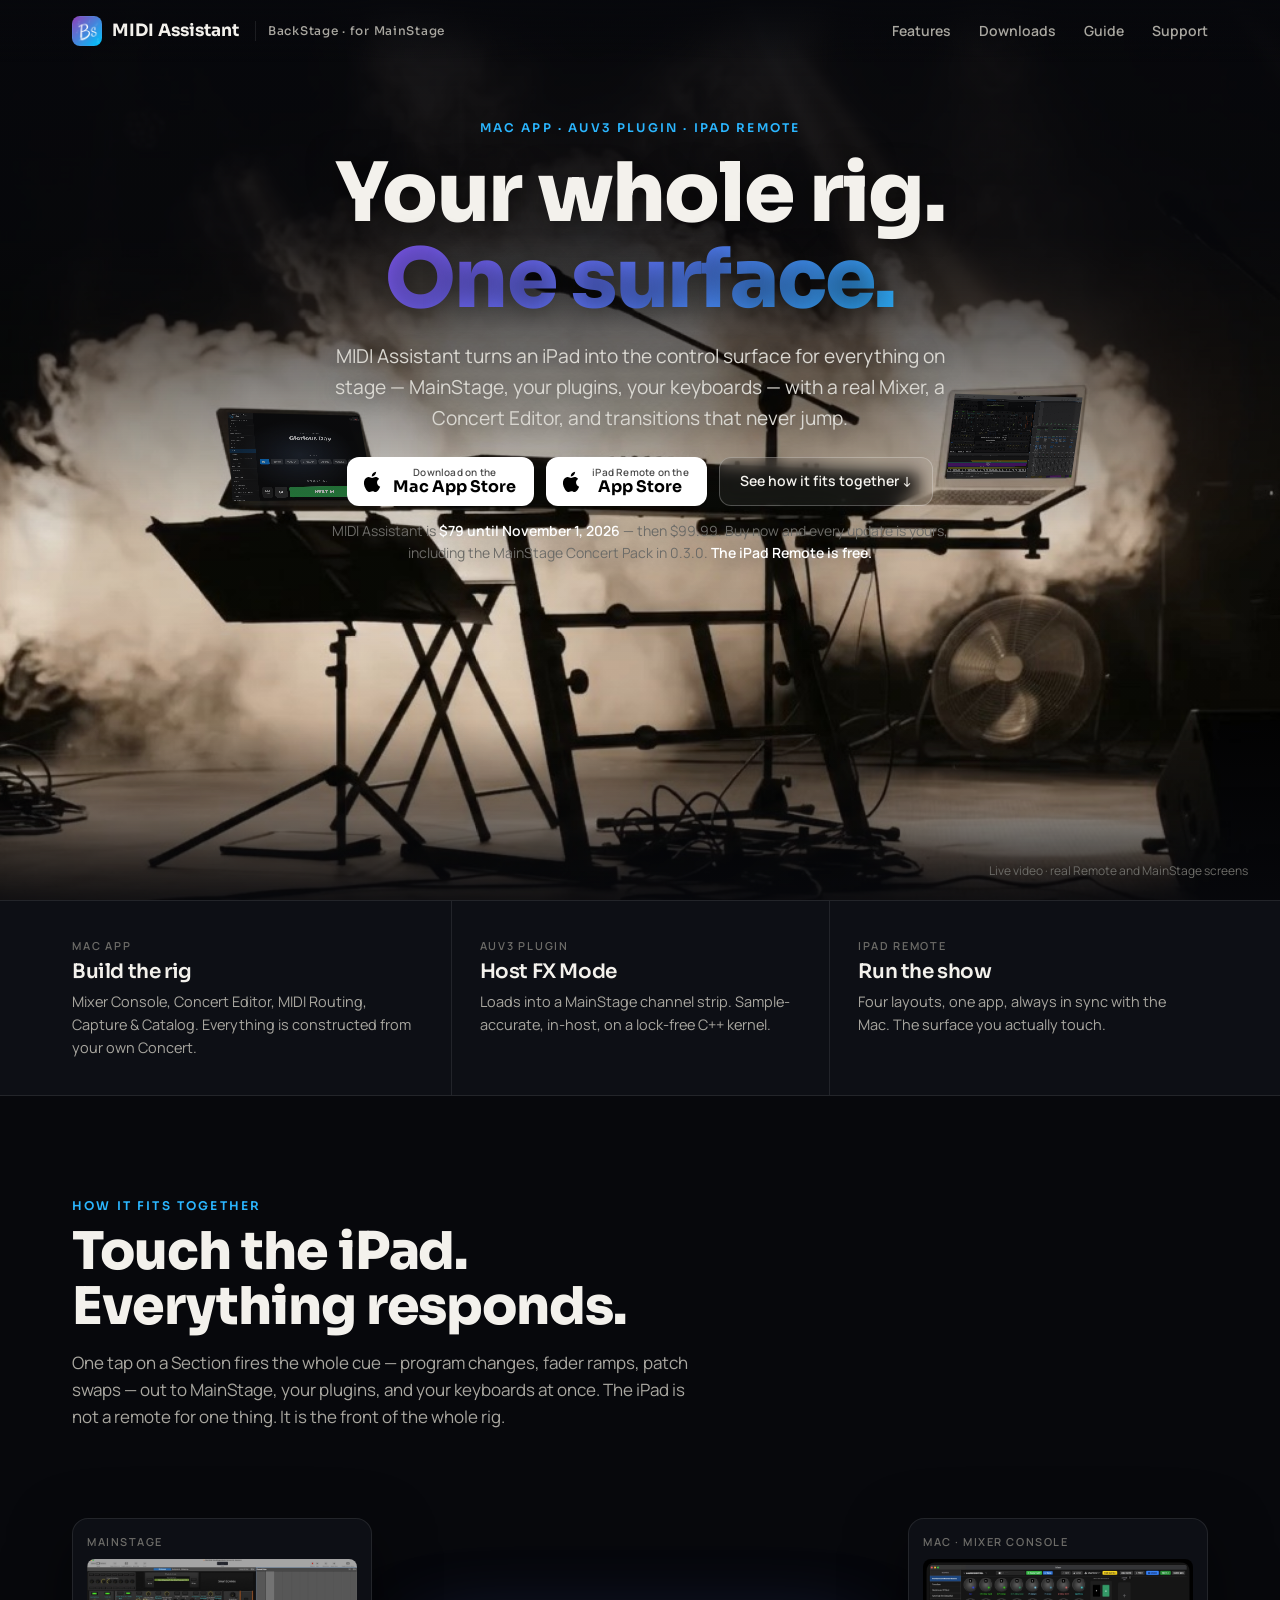
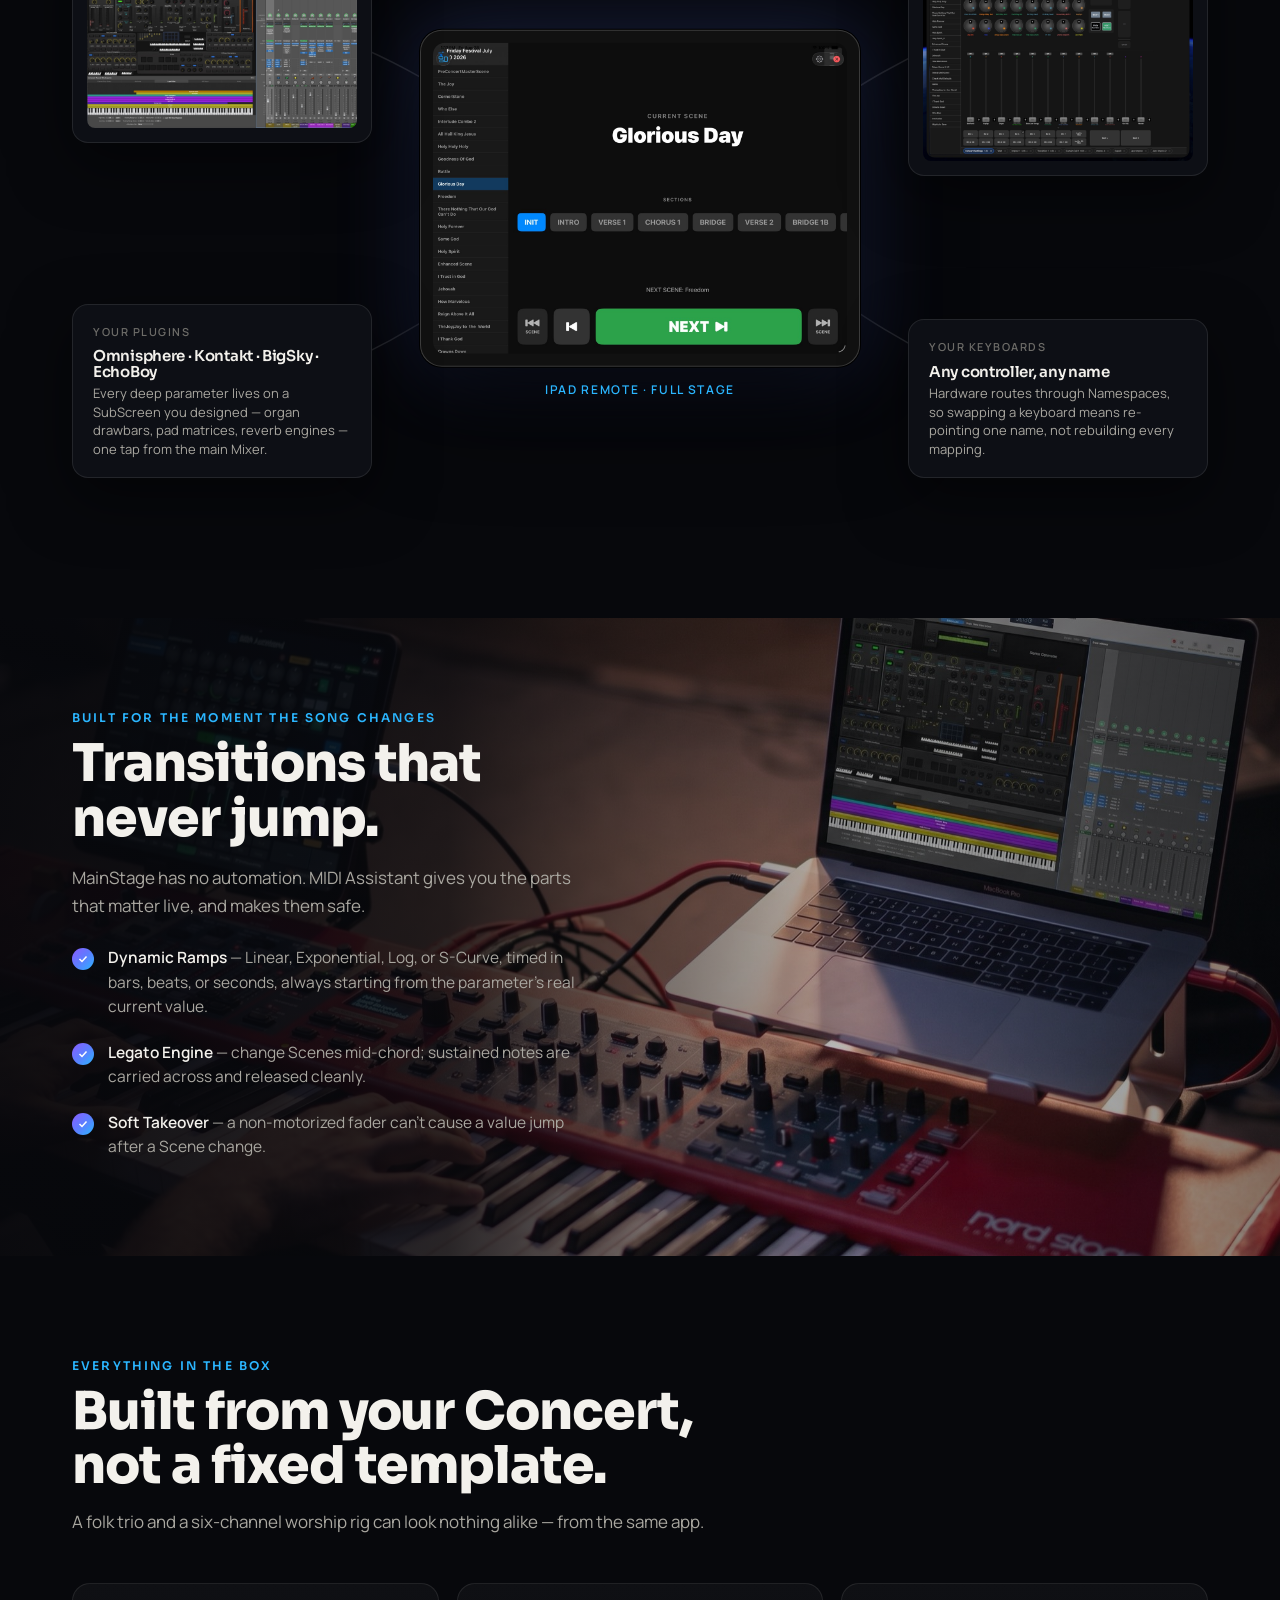
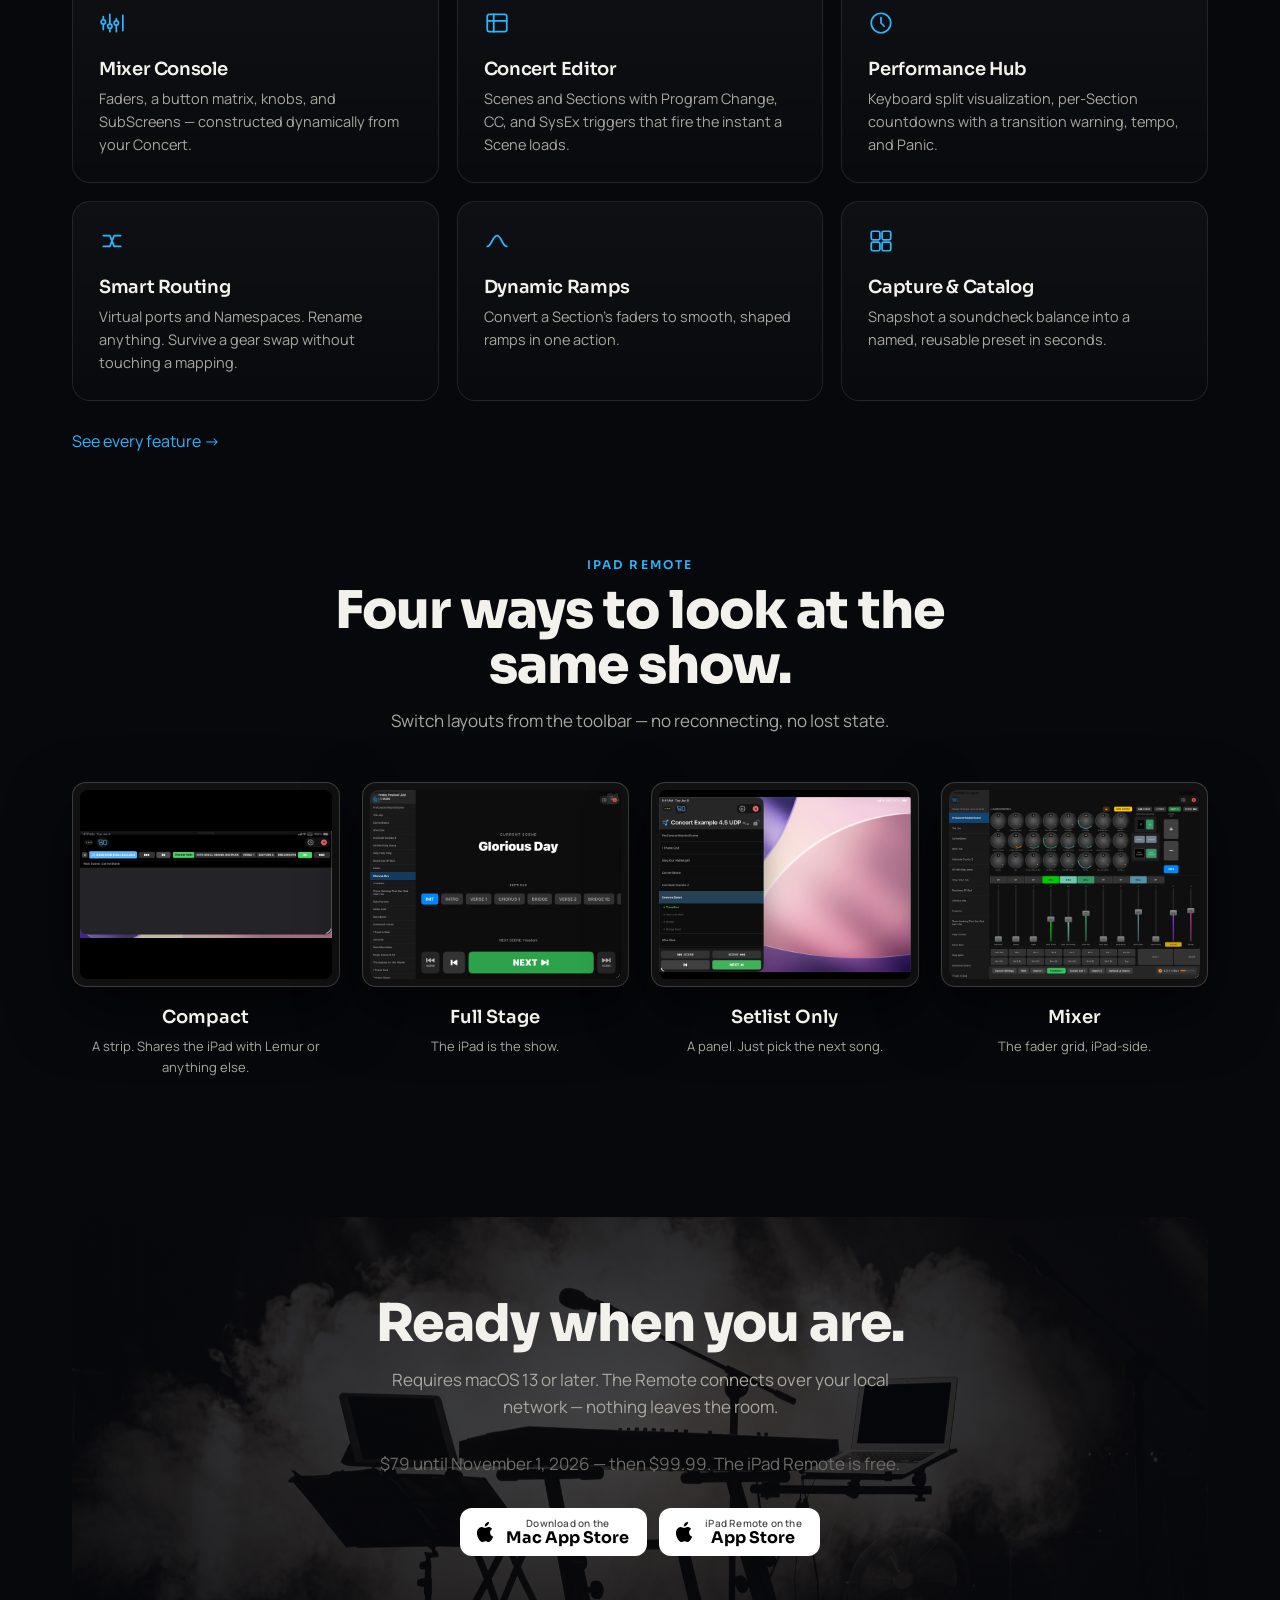
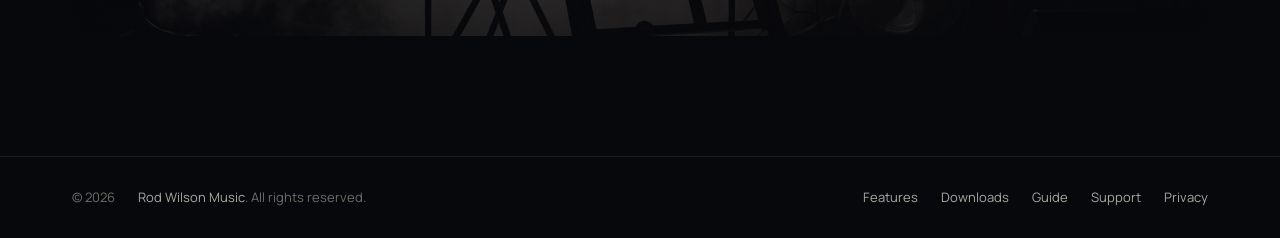
==== commit 983730be: "Pricing banner ($79 until Nov 1, 2026, then $99.99; Remote free) and MainStage Concert Pack section " ====
--- a/index.html
+++ b/index.html
@@ -43,6 +43,7 @@
                     <a class="store" data-store="ipad" href="#"><svg viewBox="0 0 24 24" fill="currentColor" aria-hidden="true"><path d="M16.365 1.43c0 1.14-.42 2.2-1.24 3.05-.98 1.03-2.17 1.62-3.36 1.52a3.4 3.4 0 0 1-.02-.42c0-1.1.47-2.27 1.31-3.11.42-.45.96-.82 1.61-1.11.65-.29 1.26-.45 1.84-.48.02.18.03.36.03.55zM20.9 17.22c-.48 1.1-.71 1.6-1.33 2.58-.87 1.36-2.09 3.06-3.6 3.07-1.35.01-1.7-.88-3.53-.87-1.83.01-2.21.88-3.56.87-1.51-.02-2.67-1.55-3.54-2.91C2.9 16.14 2.64 11.68 4.09 9.3c1.03-1.68 2.66-2.67 4.19-2.67 1.56 0 2.54.88 3.83.88 1.25 0 2.01-.88 3.81-.88 1.36 0 2.81.74 3.84 2.02-3.37 1.85-2.82 6.66 1.14 8.57z"/></svg><div><small>iPad Remote on the</small><b>App Store</b></div></a>
                     <a class="btn ghost" href="#flow">See how it fits together ↓</a>
                 </div>
+                <p class="pricing">MIDI Assistant is <strong>$79 until November 1, 2026</strong> — then $99.99. Buy now and every update is yours, including the MainStage Concert Pack in 0.3.0. <strong>The iPad Remote is free.</strong></p>
             </div>
             <div class="note">Live video · real Remote and MainStage screens</div>
         </section>
@@ -128,6 +129,7 @@
             <div class="in">
                 <h2>Ready when you are.</h2>
                 <p>Requires macOS 13 or later. The Remote connects over your local network — nothing leaves the room.</p>
+                <p class="pricing">$79 until November 1, 2026 — then $99.99. The iPad Remote is free.</p>
                 <div class="ctas">
                     <a class="store" data-store="mac" href="#"><svg viewBox="0 0 24 24" fill="currentColor" aria-hidden="true"><path d="M16.365 1.43c0 1.14-.42 2.2-1.24 3.05-.98 1.03-2.17 1.62-3.36 1.52a3.4 3.4 0 0 1-.02-.42c0-1.1.47-2.27 1.31-3.11.42-.45.96-.82 1.61-1.11.65-.29 1.26-.45 1.84-.48.02.18.03.36.03.55zM20.9 17.22c-.48 1.1-.71 1.6-1.33 2.58-.87 1.36-2.09 3.06-3.6 3.07-1.35.01-1.7-.88-3.53-.87-1.83.01-2.21.88-3.56.87-1.51-.02-2.67-1.55-3.54-2.91C2.9 16.14 2.64 11.68 4.09 9.3c1.03-1.68 2.66-2.67 4.19-2.67 1.56 0 2.54.88 3.83.88 1.25 0 2.01-.88 3.81-.88 1.36 0 2.81.74 3.84 2.02-3.37 1.85-2.82 6.66 1.14 8.57z"/></svg><div><small>Download on the</small><b>Mac App Store</b></div></a>
                     <a class="store" data-store="ipad" href="#"><svg viewBox="0 0 24 24" fill="currentColor" aria-hidden="true"><path d="M16.365 1.43c0 1.14-.42 2.2-1.24 3.05-.98 1.03-2.17 1.62-3.36 1.52a3.4 3.4 0 0 1-.02-.42c0-1.1.47-2.27 1.31-3.11.42-.45.96-.82 1.61-1.11.65-.29 1.26-.45 1.84-.48.02.18.03.36.03.55zM20.9 17.22c-.48 1.1-.71 1.6-1.33 2.58-.87 1.36-2.09 3.06-3.6 3.07-1.35.01-1.7-.88-3.53-.87-1.83.01-2.21.88-3.56.87-1.51-.02-2.67-1.55-3.54-2.91C2.9 16.14 2.64 11.68 4.09 9.3c1.03-1.68 2.66-2.67 4.19-2.67 1.56 0 2.54.88 3.83.88 1.25 0 2.01-.88 3.81-.88 1.36 0 2.81.74 3.84 2.02-3.37 1.85-2.82 6.66 1.14 8.57z"/></svg><div><small>iPad Remote on the</small><b>App Store</b></div></a>
--- a/style.css
+++ b/style.css
@@ -115,6 +115,10 @@
 .hero h1 { margin-top: 14px; max-width: 14ch; text-shadow: 0 2px 30px rgba(0,0,0,.6); }
 .hero .lead { margin: 18px auto 24px; color: #d9d7d1; text-shadow: 0 1px 20px rgba(0,0,0,.7); }
 .hero .ctas { justify-content: center; }
+.pricing { margin: 14px auto 0; max-width: 620px; font-size: 14px; color: var(--faint); }
+.pricing strong { color: #fff; font-weight: 600; }
+.hero .pricing { text-shadow: 0 1px 20px rgba(0,0,0,.7); }
+.cta .pricing { margin-top: 12px; }
 .hero .note { position: absolute; right: 32px; bottom: 20px; z-index: 2; font-size: 12px; color: var(--faint); }
 @media (prefers-reduced-motion: reduce) { .stage video { display: none; } }
 
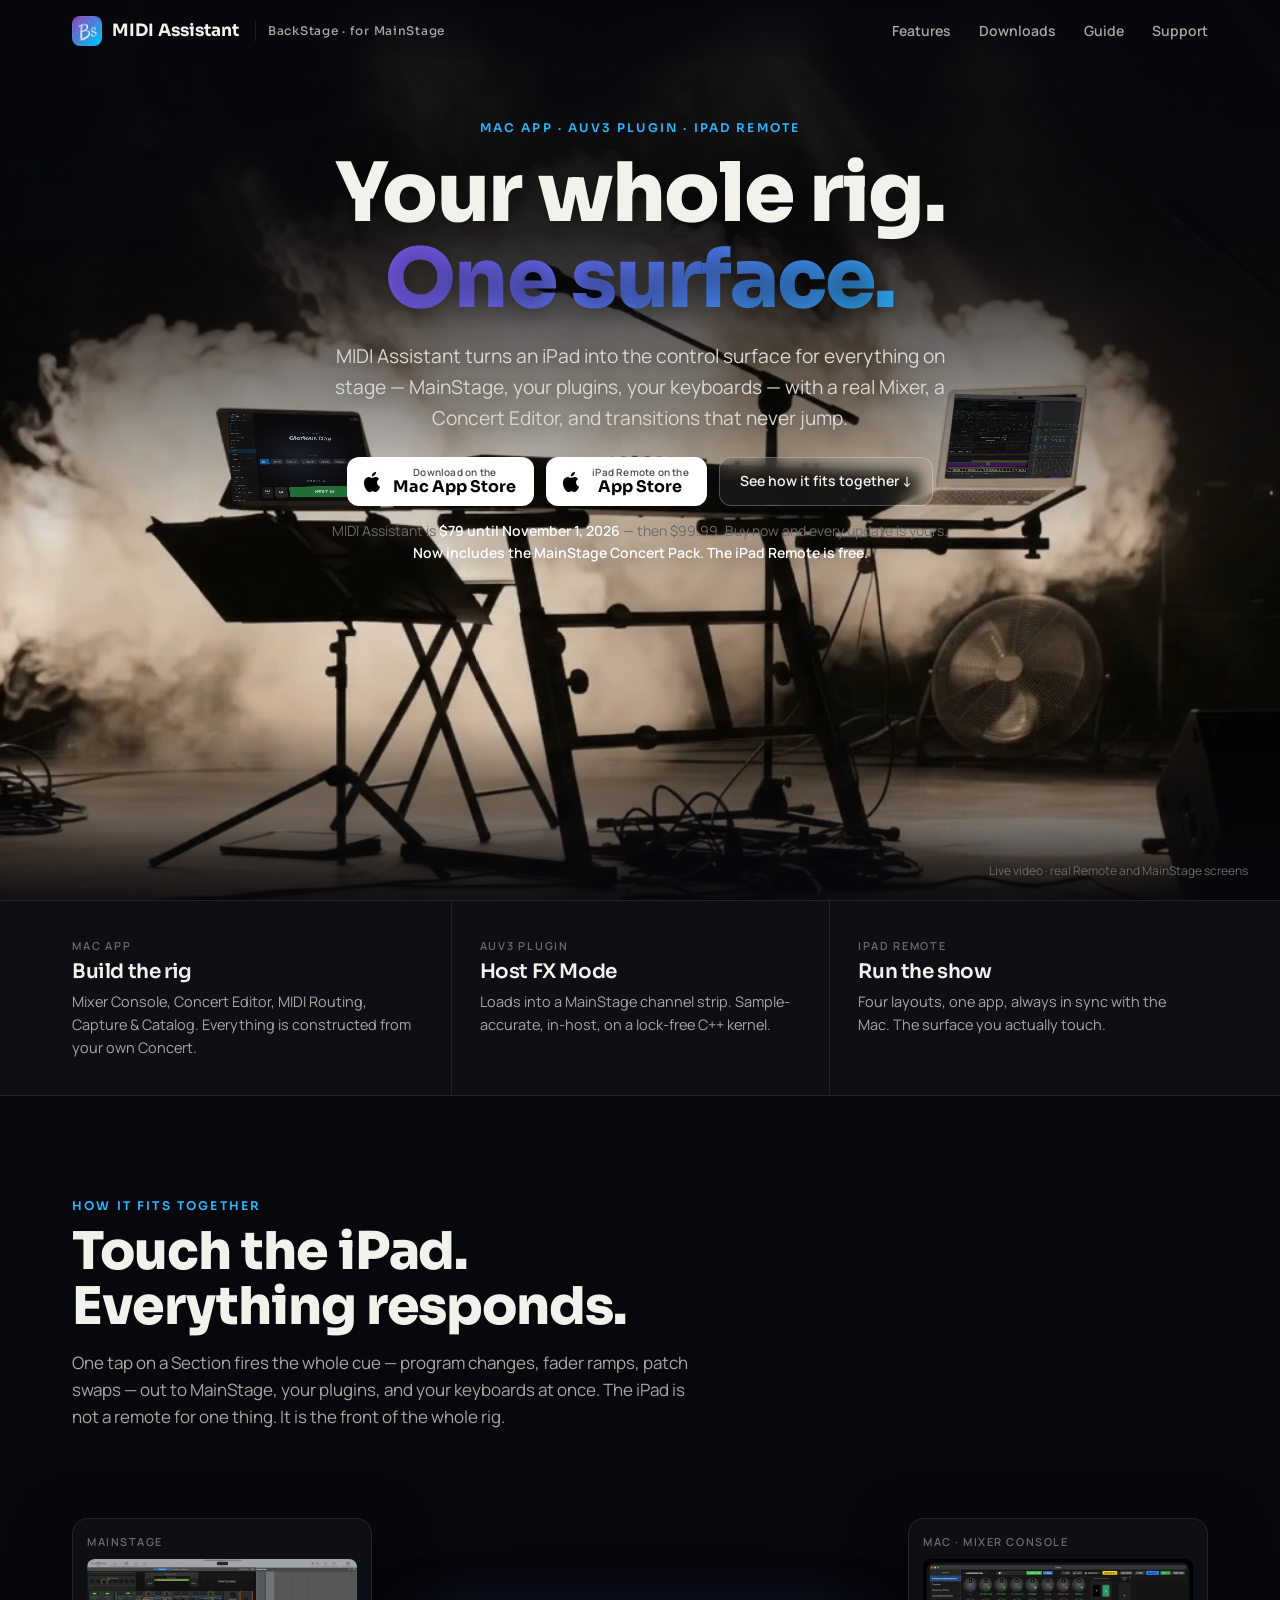
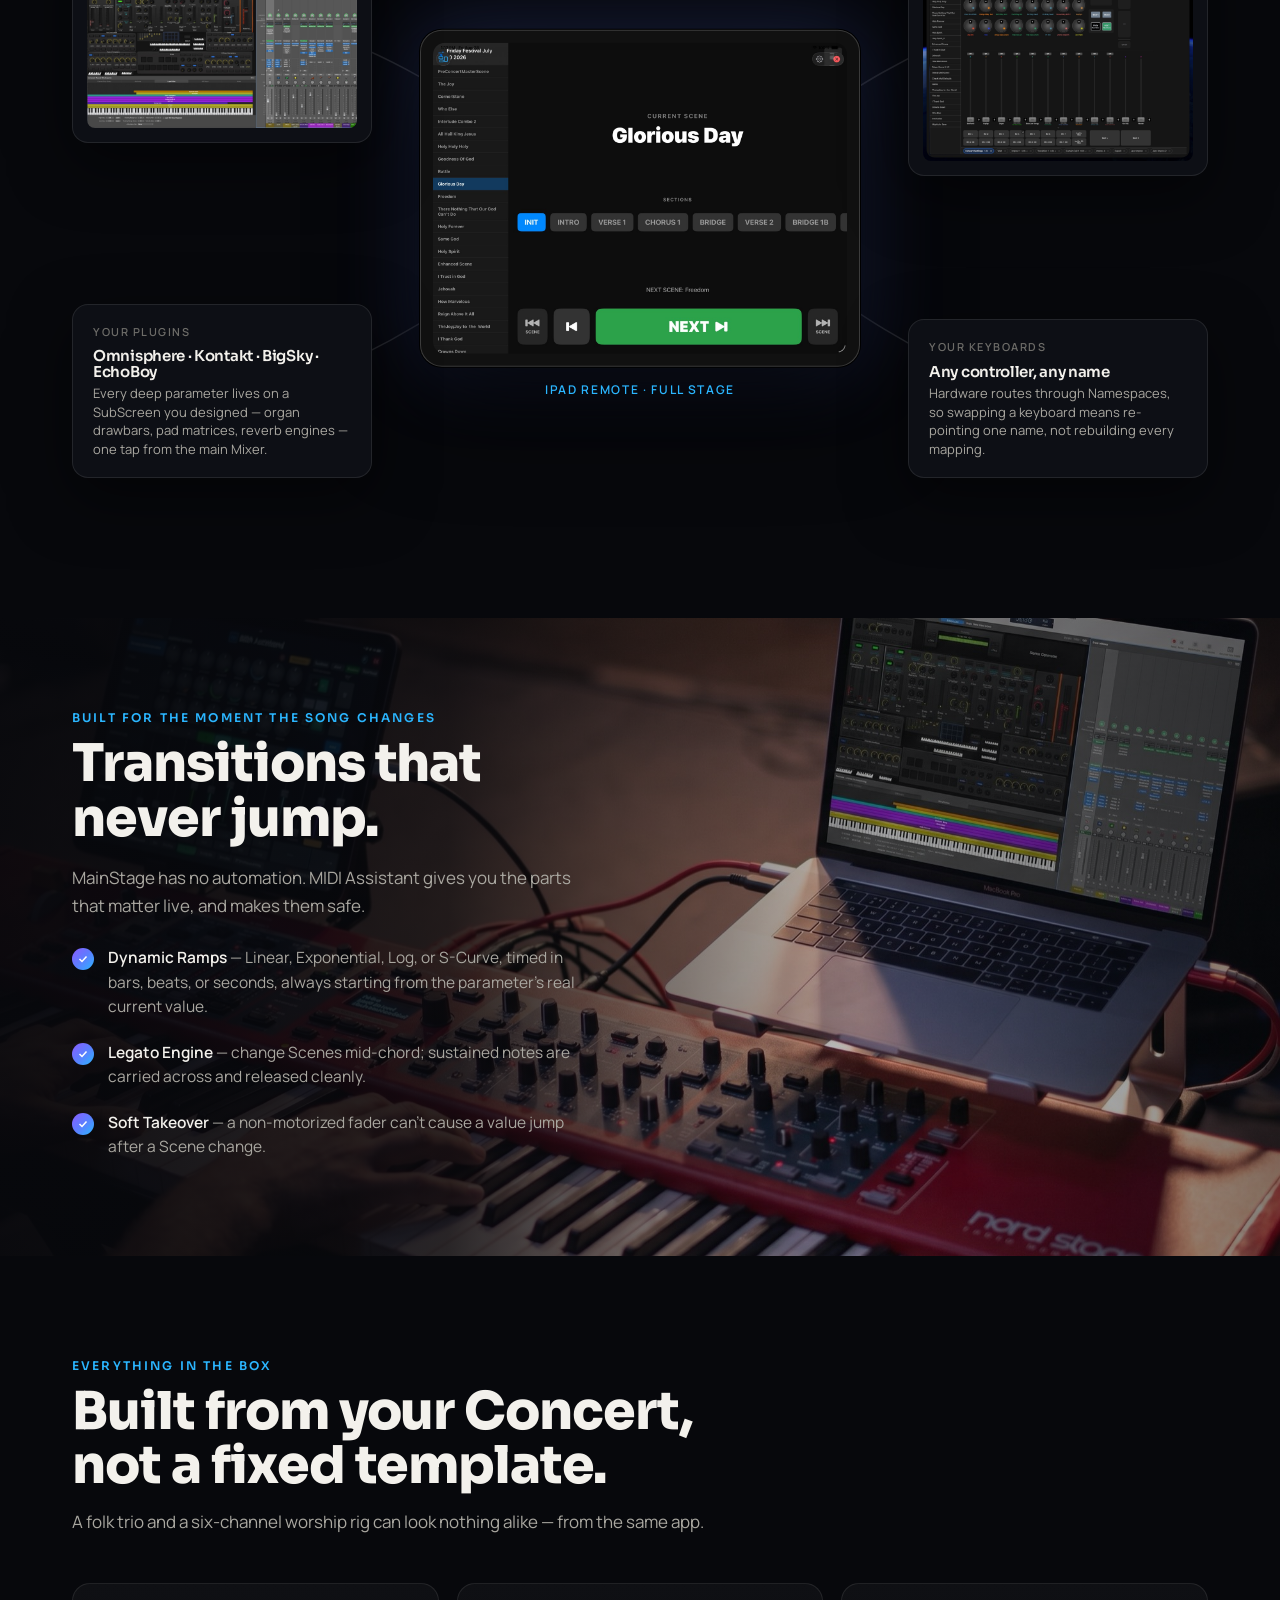
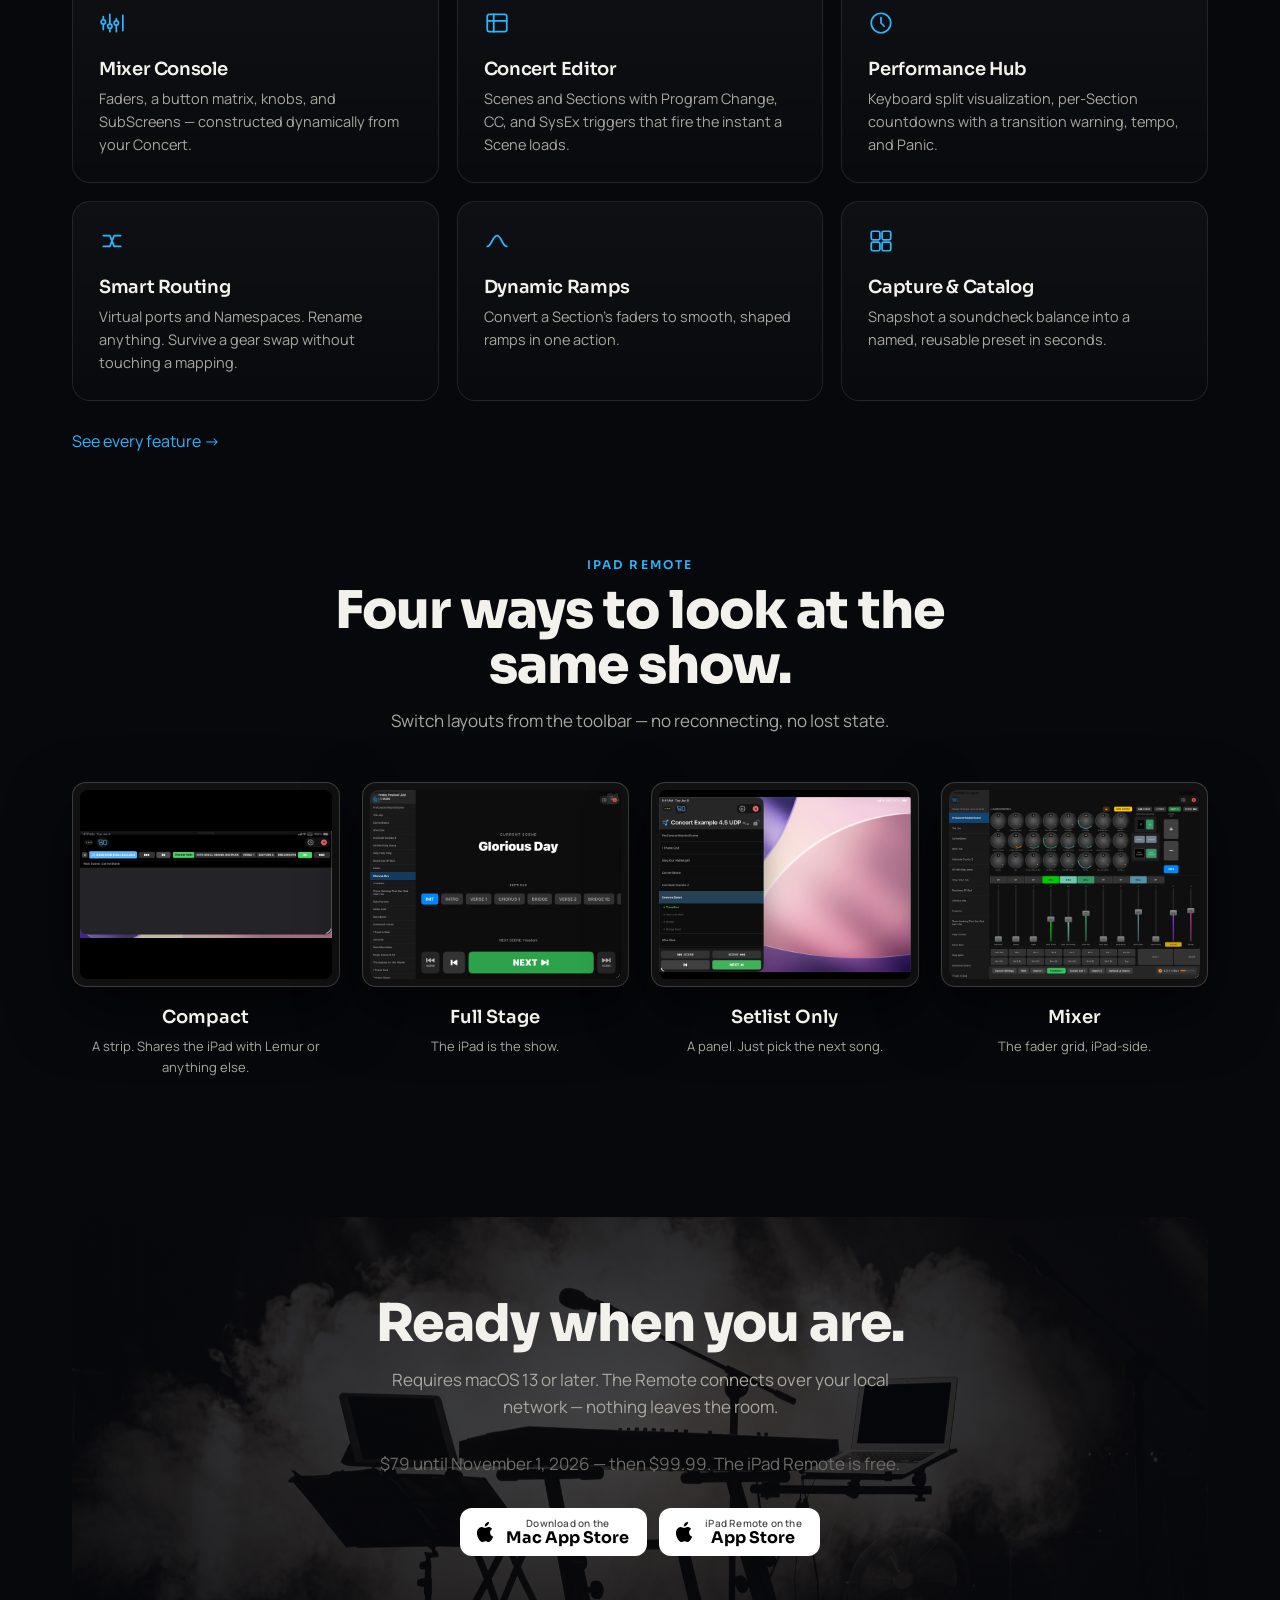
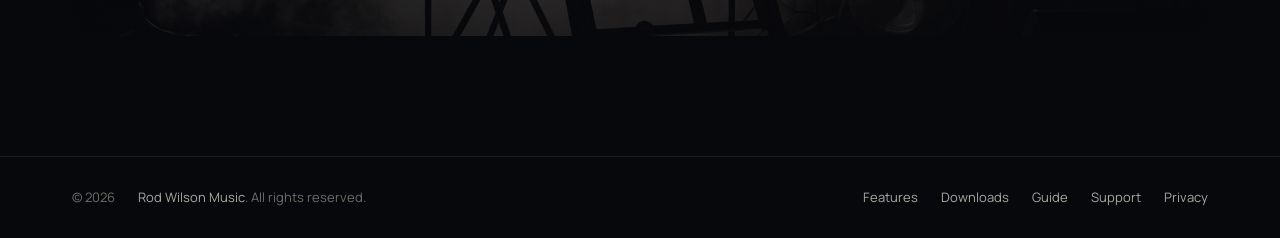
==== commit a3f18638: "Release-day copy: MainStage Concert Pack is present tense, not "in 0.3.0" The four lines from Septem" ====
--- a/index.html
+++ b/index.html
@@ -43,7 +43,7 @@
                     <a class="store" data-store="ipad" href="#"><svg viewBox="0 0 24 24" fill="currentColor" aria-hidden="true"><path d="M16.365 1.43c0 1.14-.42 2.2-1.24 3.05-.98 1.03-2.17 1.62-3.36 1.52a3.4 3.4 0 0 1-.02-.42c0-1.1.47-2.27 1.31-3.11.42-.45.96-.82 1.61-1.11.65-.29 1.26-.45 1.84-.48.02.18.03.36.03.55zM20.9 17.22c-.48 1.1-.71 1.6-1.33 2.58-.87 1.36-2.09 3.06-3.6 3.07-1.35.01-1.7-.88-3.53-.87-1.83.01-2.21.88-3.56.87-1.51-.02-2.67-1.55-3.54-2.91C2.9 16.14 2.64 11.68 4.09 9.3c1.03-1.68 2.66-2.67 4.19-2.67 1.56 0 2.54.88 3.83.88 1.25 0 2.01-.88 3.81-.88 1.36 0 2.81.74 3.84 2.02-3.37 1.85-2.82 6.66 1.14 8.57z"/></svg><div><small>iPad Remote on the</small><b>App Store</b></div></a>
                     <a class="btn ghost" href="#flow">See how it fits together ↓</a>
                 </div>
-                <p class="pricing">MIDI Assistant is <strong>$79 until November 1, 2026</strong> — then $99.99. Buy now and every update is yours, including the MainStage Concert Pack in 0.3.0. <strong>The iPad Remote is free.</strong></p>
+                <p class="pricing">MIDI Assistant is <strong>$79 until November 1, 2026</strong> — then $99.99. Buy now and every update is yours. <strong>Now includes the MainStage Concert Pack.</strong> <strong>The iPad Remote is free.</strong></p>
             </div>
             <div class="note">Live video · real Remote and MainStage screens</div>
         </section>
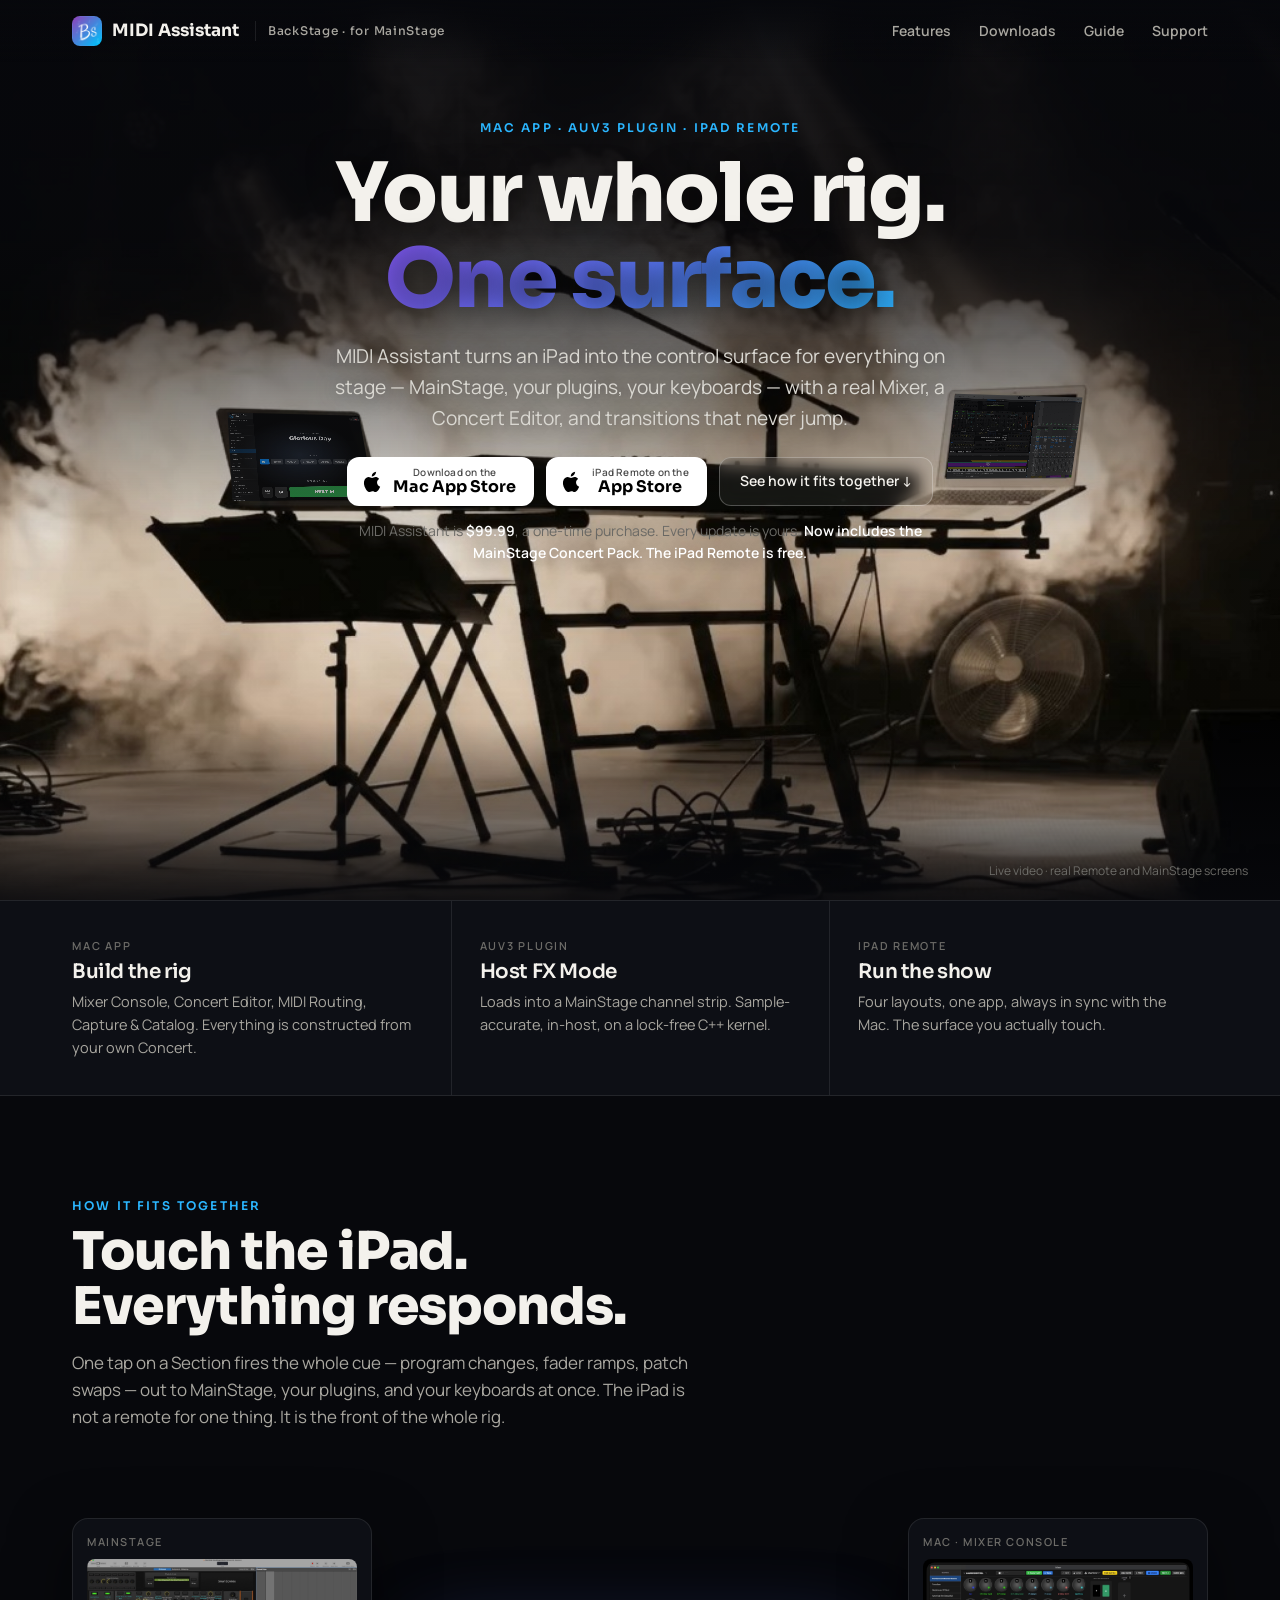
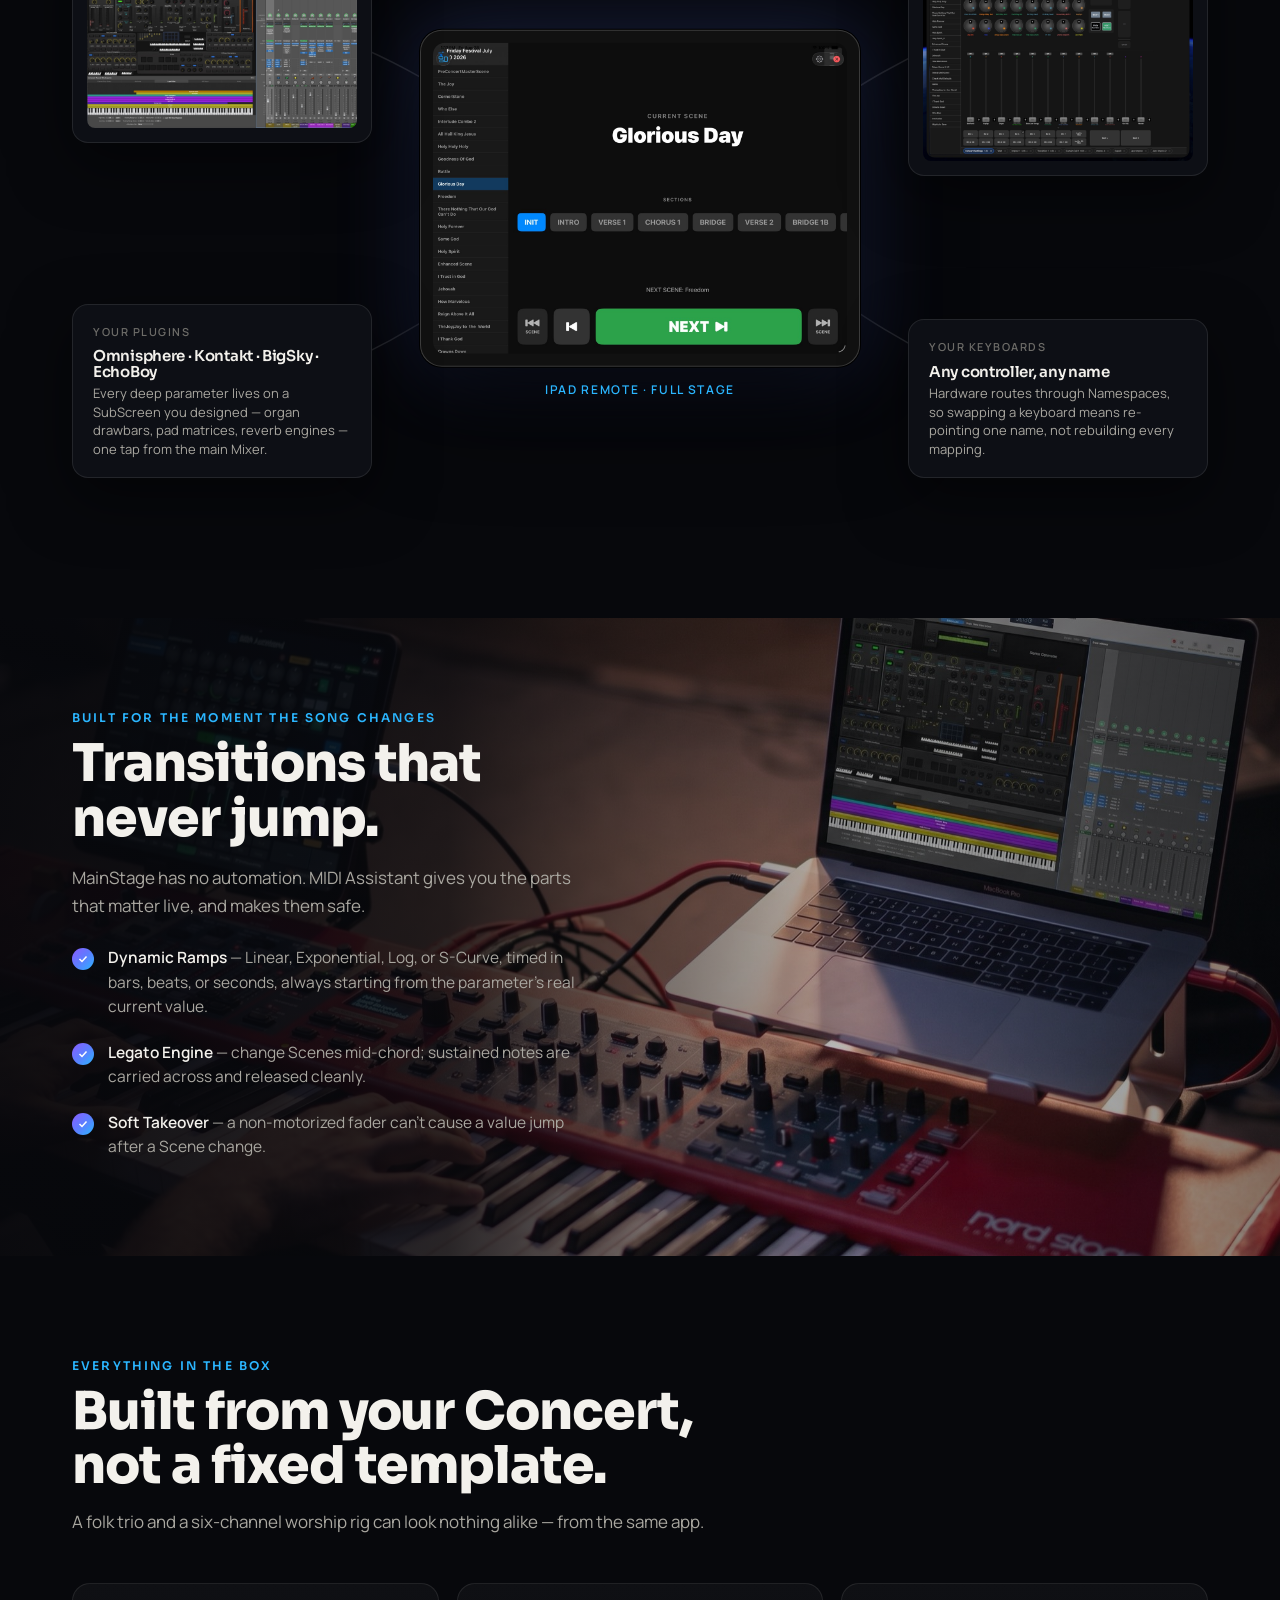
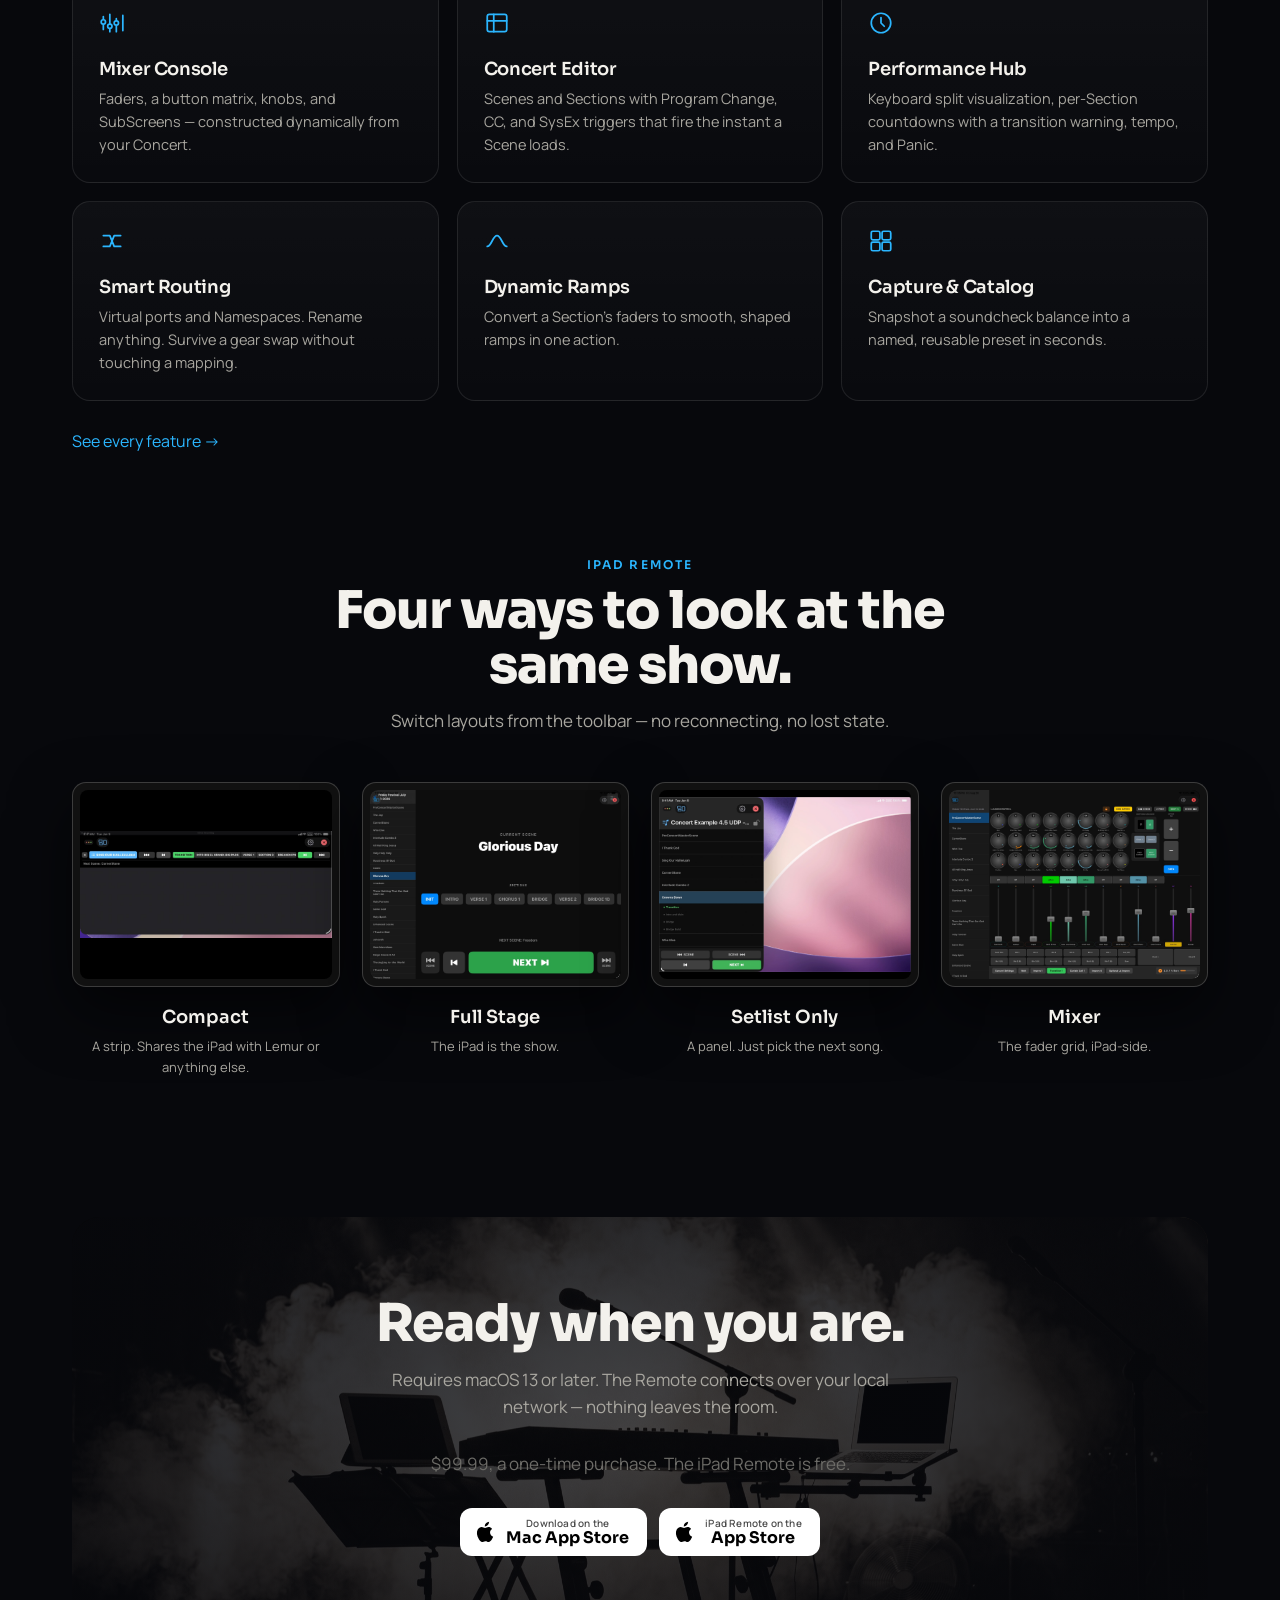
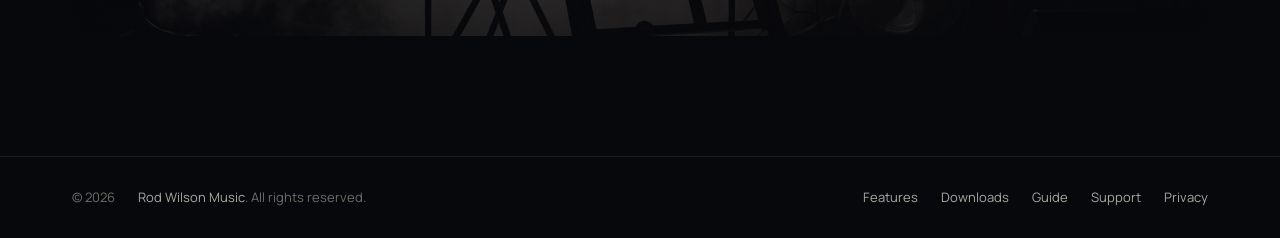
==== commit b65463ab: "Price: $99.99, a one-time purchase (the $79 offer ended Nov 1; App Store confirms $99.99) Co-Authore" ====
--- a/index.html
+++ b/index.html
@@ -39,11 +39,11 @@
                 <h1>Your whole rig.<br><span class="grad">One surface.</span></h1>
                 <p class="lead">MIDI Assistant turns an iPad into the control surface for everything on stage — MainStage, your plugins, your keyboards — with a real Mixer, a Concert Editor, and transitions that never jump.</p>
                 <div class="ctas">
-                    <a class="store" data-store="mac" href="#"><svg viewBox="0 0 24 24" fill="currentColor" aria-hidden="true"><path d="M16.365 1.43c0 1.14-.42 2.2-1.24 3.05-.98 1.03-2.17 1.62-3.36 1.52a3.4 3.4 0 0 1-.02-.42c0-1.1.47-2.27 1.31-3.11.42-.45.96-.82 1.61-1.11.65-.29 1.26-.45 1.84-.48.02.18.03.36.03.55zM20.9 17.22c-.48 1.1-.71 1.6-1.33 2.58-.87 1.36-2.09 3.06-3.6 3.07-1.35.01-1.7-.88-3.53-.87-1.83.01-2.21.88-3.56.87-1.51-.02-2.67-1.55-3.54-2.91C2.9 16.14 2.64 11.68 4.09 9.3c1.03-1.68 2.66-2.67 4.19-2.67 1.56 0 2.54.88 3.83.88 1.25 0 2.01-.88 3.81-.88 1.36 0 2.81.74 3.84 2.02-3.37 1.85-2.82 6.66 1.14 8.57z"/></svg><div><small>Download on the</small><b>Mac App Store</b></div></a>
-                    <a class="store" data-store="ipad" href="#"><svg viewBox="0 0 24 24" fill="currentColor" aria-hidden="true"><path d="M16.365 1.43c0 1.14-.42 2.2-1.24 3.05-.98 1.03-2.17 1.62-3.36 1.52a3.4 3.4 0 0 1-.02-.42c0-1.1.47-2.27 1.31-3.11.42-.45.96-.82 1.61-1.11.65-.29 1.26-.45 1.84-.48.02.18.03.36.03.55zM20.9 17.22c-.48 1.1-.71 1.6-1.33 2.58-.87 1.36-2.09 3.06-3.6 3.07-1.35.01-1.7-.88-3.53-.87-1.83.01-2.21.88-3.56.87-1.51-.02-2.67-1.55-3.54-2.91C2.9 16.14 2.64 11.68 4.09 9.3c1.03-1.68 2.66-2.67 4.19-2.67 1.56 0 2.54.88 3.83.88 1.25 0 2.01-.88 3.81-.88 1.36 0 2.81.74 3.84 2.02-3.37 1.85-2.82 6.66 1.14 8.57z"/></svg><div><small>iPad Remote on the</small><b>App Store</b></div></a>
+                    <a class="store" data-store="mac" href="https://apps.apple.com/us/app/backstage-midiassistant/id6769863515?mt=12"><svg viewBox="0 0 24 24" fill="currentColor" aria-hidden="true"><path d="M16.365 1.43c0 1.14-.42 2.2-1.24 3.05-.98 1.03-2.17 1.62-3.36 1.52a3.4 3.4 0 0 1-.02-.42c0-1.1.47-2.27 1.31-3.11.42-.45.96-.82 1.61-1.11.65-.29 1.26-.45 1.84-.48.02.18.03.36.03.55zM20.9 17.22c-.48 1.1-.71 1.6-1.33 2.58-.87 1.36-2.09 3.06-3.6 3.07-1.35.01-1.7-.88-3.53-.87-1.83.01-2.21.88-3.56.87-1.51-.02-2.67-1.55-3.54-2.91C2.9 16.14 2.64 11.68 4.09 9.3c1.03-1.68 2.66-2.67 4.19-2.67 1.56 0 2.54.88 3.83.88 1.25 0 2.01-.88 3.81-.88 1.36 0 2.81.74 3.84 2.02-3.37 1.85-2.82 6.66 1.14 8.57z"/></svg><div><small>Download on the</small><b>Mac App Store</b></div></a>
+                    <a class="store" data-store="ipad" href="https://apps.apple.com/us/app/midiassistant-remote/id6785053481"><svg viewBox="0 0 24 24" fill="currentColor" aria-hidden="true"><path d="M16.365 1.43c0 1.14-.42 2.2-1.24 3.05-.98 1.03-2.17 1.62-3.36 1.52a3.4 3.4 0 0 1-.02-.42c0-1.1.47-2.27 1.31-3.11.42-.45.96-.82 1.61-1.11.65-.29 1.26-.45 1.84-.48.02.18.03.36.03.55zM20.9 17.22c-.48 1.1-.71 1.6-1.33 2.58-.87 1.36-2.09 3.06-3.6 3.07-1.35.01-1.7-.88-3.53-.87-1.83.01-2.21.88-3.56.87-1.51-.02-2.67-1.55-3.54-2.91C2.9 16.14 2.64 11.68 4.09 9.3c1.03-1.68 2.66-2.67 4.19-2.67 1.56 0 2.54.88 3.83.88 1.25 0 2.01-.88 3.81-.88 1.36 0 2.81.74 3.84 2.02-3.37 1.85-2.82 6.66 1.14 8.57z"/></svg><div><small>iPad Remote on the</small><b>App Store</b></div></a>
                     <a class="btn ghost" href="#flow">See how it fits together ↓</a>
                 </div>
-                <p class="pricing">MIDI Assistant is <strong>$79 until November 1, 2026</strong> — then $99.99. Buy now and every update is yours. <strong>Now includes the MainStage Concert Pack.</strong> <strong>The iPad Remote is free.</strong></p>
+                <p class="pricing">MIDI Assistant is <strong>$99.99</strong>, a one-time purchase. Every update is yours. <strong>Now includes the MainStage Concert Pack.</strong> <strong>The iPad Remote is free.</strong></p>
             </div>
             <div class="note">Live video · real Remote and MainStage screens</div>
         </section>
@@ -129,10 +129,10 @@
             <div class="in">
                 <h2>Ready when you are.</h2>
                 <p>Requires macOS 13 or later. The Remote connects over your local network — nothing leaves the room.</p>
-                <p class="pricing">$79 until November 1, 2026 — then $99.99. The iPad Remote is free.</p>
+                <p class="pricing">$99.99, a one-time purchase. The iPad Remote is free.</p>
                 <div class="ctas">
-                    <a class="store" data-store="mac" href="#"><svg viewBox="0 0 24 24" fill="currentColor" aria-hidden="true"><path d="M16.365 1.43c0 1.14-.42 2.2-1.24 3.05-.98 1.03-2.17 1.62-3.36 1.52a3.4 3.4 0 0 1-.02-.42c0-1.1.47-2.27 1.31-3.11.42-.45.96-.82 1.61-1.11.65-.29 1.26-.45 1.84-.48.02.18.03.36.03.55zM20.9 17.22c-.48 1.1-.71 1.6-1.33 2.58-.87 1.36-2.09 3.06-3.6 3.07-1.35.01-1.7-.88-3.53-.87-1.83.01-2.21.88-3.56.87-1.51-.02-2.67-1.55-3.54-2.91C2.9 16.14 2.64 11.68 4.09 9.3c1.03-1.68 2.66-2.67 4.19-2.67 1.56 0 2.54.88 3.83.88 1.25 0 2.01-.88 3.81-.88 1.36 0 2.81.74 3.84 2.02-3.37 1.85-2.82 6.66 1.14 8.57z"/></svg><div><small>Download on the</small><b>Mac App Store</b></div></a>
-                    <a class="store" data-store="ipad" href="#"><svg viewBox="0 0 24 24" fill="currentColor" aria-hidden="true"><path d="M16.365 1.43c0 1.14-.42 2.2-1.24 3.05-.98 1.03-2.17 1.62-3.36 1.52a3.4 3.4 0 0 1-.02-.42c0-1.1.47-2.27 1.31-3.11.42-.45.96-.82 1.61-1.11.65-.29 1.26-.45 1.84-.48.02.18.03.36.03.55zM20.9 17.22c-.48 1.1-.71 1.6-1.33 2.58-.87 1.36-2.09 3.06-3.6 3.07-1.35.01-1.7-.88-3.53-.87-1.83.01-2.21.88-3.56.87-1.51-.02-2.67-1.55-3.54-2.91C2.9 16.14 2.64 11.68 4.09 9.3c1.03-1.68 2.66-2.67 4.19-2.67 1.56 0 2.54.88 3.83.88 1.25 0 2.01-.88 3.81-.88 1.36 0 2.81.74 3.84 2.02-3.37 1.85-2.82 6.66 1.14 8.57z"/></svg><div><small>iPad Remote on the</small><b>App Store</b></div></a>
+                    <a class="store" data-store="mac" href="https://apps.apple.com/us/app/backstage-midiassistant/id6769863515?mt=12"><svg viewBox="0 0 24 24" fill="currentColor" aria-hidden="true"><path d="M16.365 1.43c0 1.14-.42 2.2-1.24 3.05-.98 1.03-2.17 1.62-3.36 1.52a3.4 3.4 0 0 1-.02-.42c0-1.1.47-2.27 1.31-3.11.42-.45.96-.82 1.61-1.11.65-.29 1.26-.45 1.84-.48.02.18.03.36.03.55zM20.9 17.22c-.48 1.1-.71 1.6-1.33 2.58-.87 1.36-2.09 3.06-3.6 3.07-1.35.01-1.7-.88-3.53-.87-1.83.01-2.21.88-3.56.87-1.51-.02-2.67-1.55-3.54-2.91C2.9 16.14 2.64 11.68 4.09 9.3c1.03-1.68 2.66-2.67 4.19-2.67 1.56 0 2.54.88 3.83.88 1.25 0 2.01-.88 3.81-.88 1.36 0 2.81.74 3.84 2.02-3.37 1.85-2.82 6.66 1.14 8.57z"/></svg><div><small>Download on the</small><b>Mac App Store</b></div></a>
+                    <a class="store" data-store="ipad" href="https://apps.apple.com/us/app/midiassistant-remote/id6785053481"><svg viewBox="0 0 24 24" fill="currentColor" aria-hidden="true"><path d="M16.365 1.43c0 1.14-.42 2.2-1.24 3.05-.98 1.03-2.17 1.62-3.36 1.52a3.4 3.4 0 0 1-.02-.42c0-1.1.47-2.27 1.31-3.11.42-.45.96-.82 1.61-1.11.65-.29 1.26-.45 1.84-.48.02.18.03.36.03.55zM20.9 17.22c-.48 1.1-.71 1.6-1.33 2.58-.87 1.36-2.09 3.06-3.6 3.07-1.35.01-1.7-.88-3.53-.87-1.83.01-2.21.88-3.56.87-1.51-.02-2.67-1.55-3.54-2.91C2.9 16.14 2.64 11.68 4.09 9.3c1.03-1.68 2.66-2.67 4.19-2.67 1.56 0 2.54.88 3.83.88 1.25 0 2.01-.88 3.81-.88 1.36 0 2.81.74 3.84 2.02-3.37 1.85-2.82 6.66 1.14 8.57z"/></svg><div><small>iPad Remote on the</small><b>App Store</b></div></a>
                 </div>
             </div>
         </div></div></section>
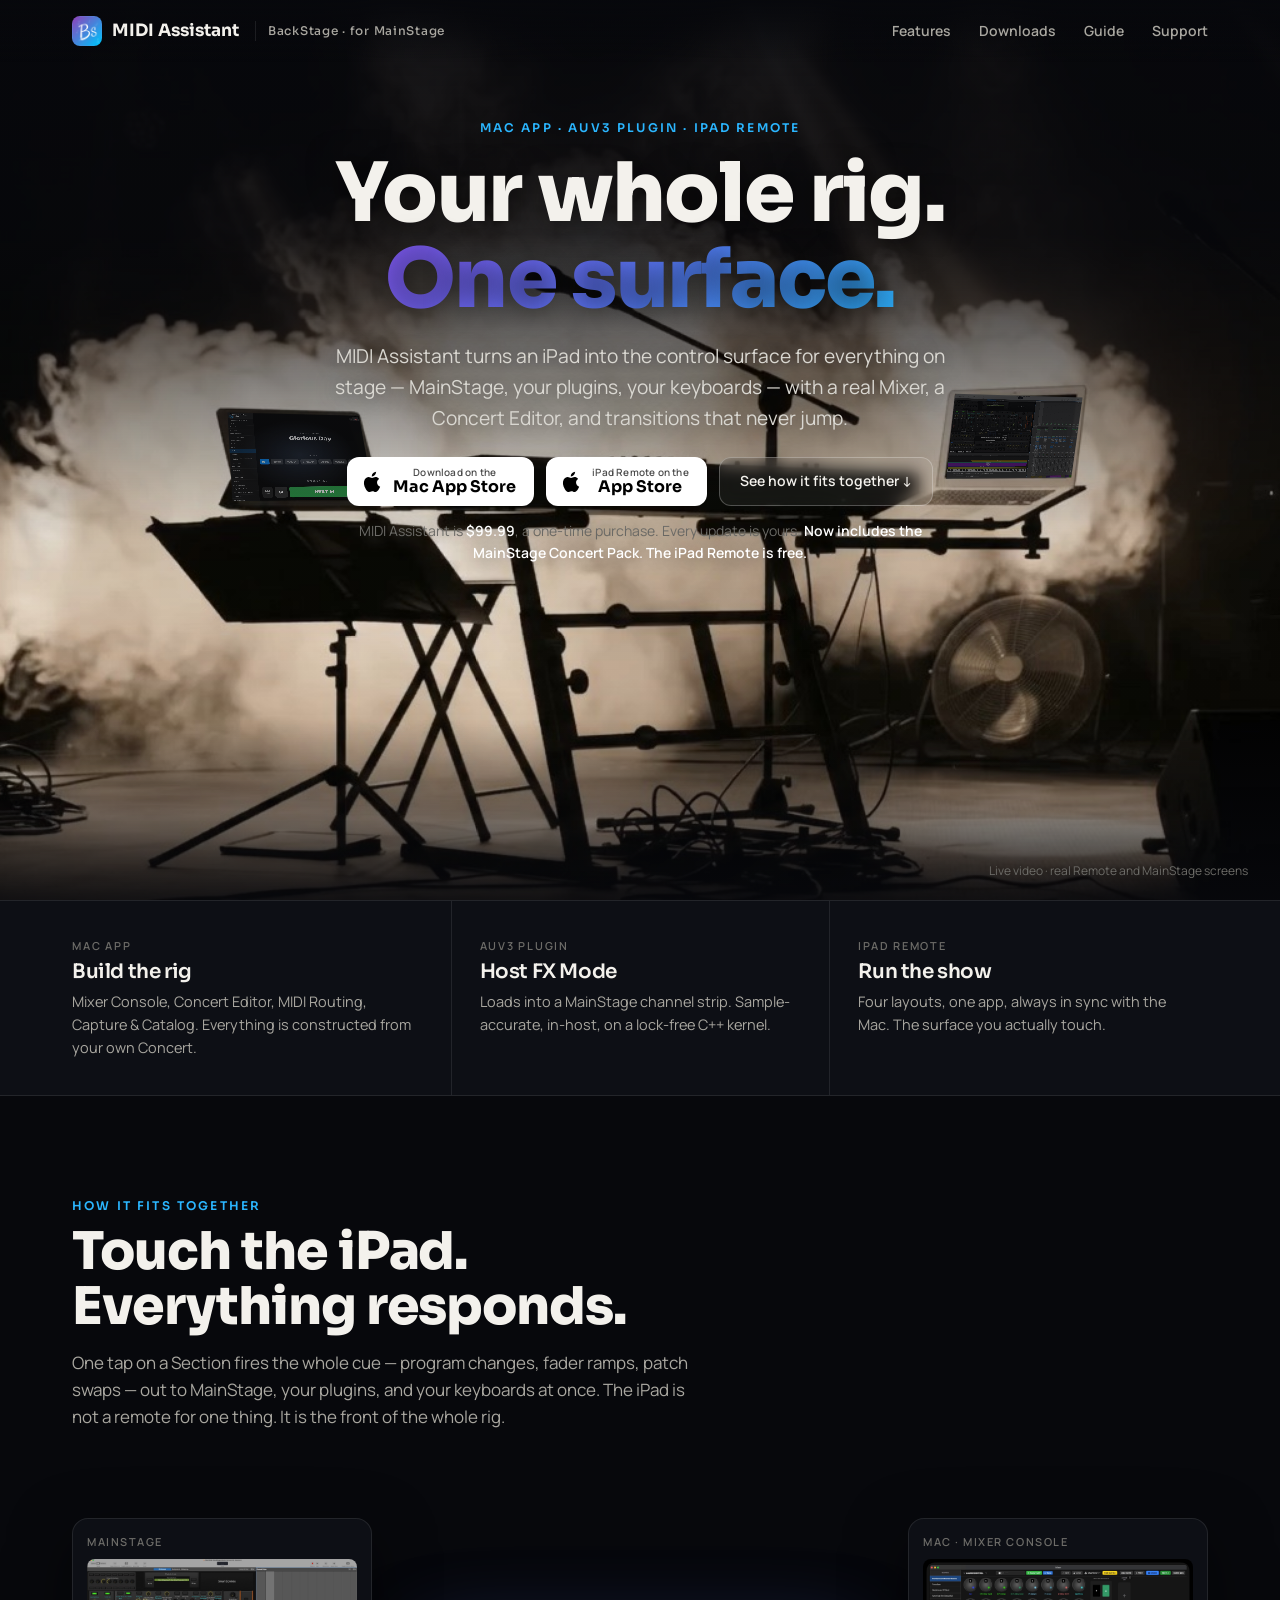
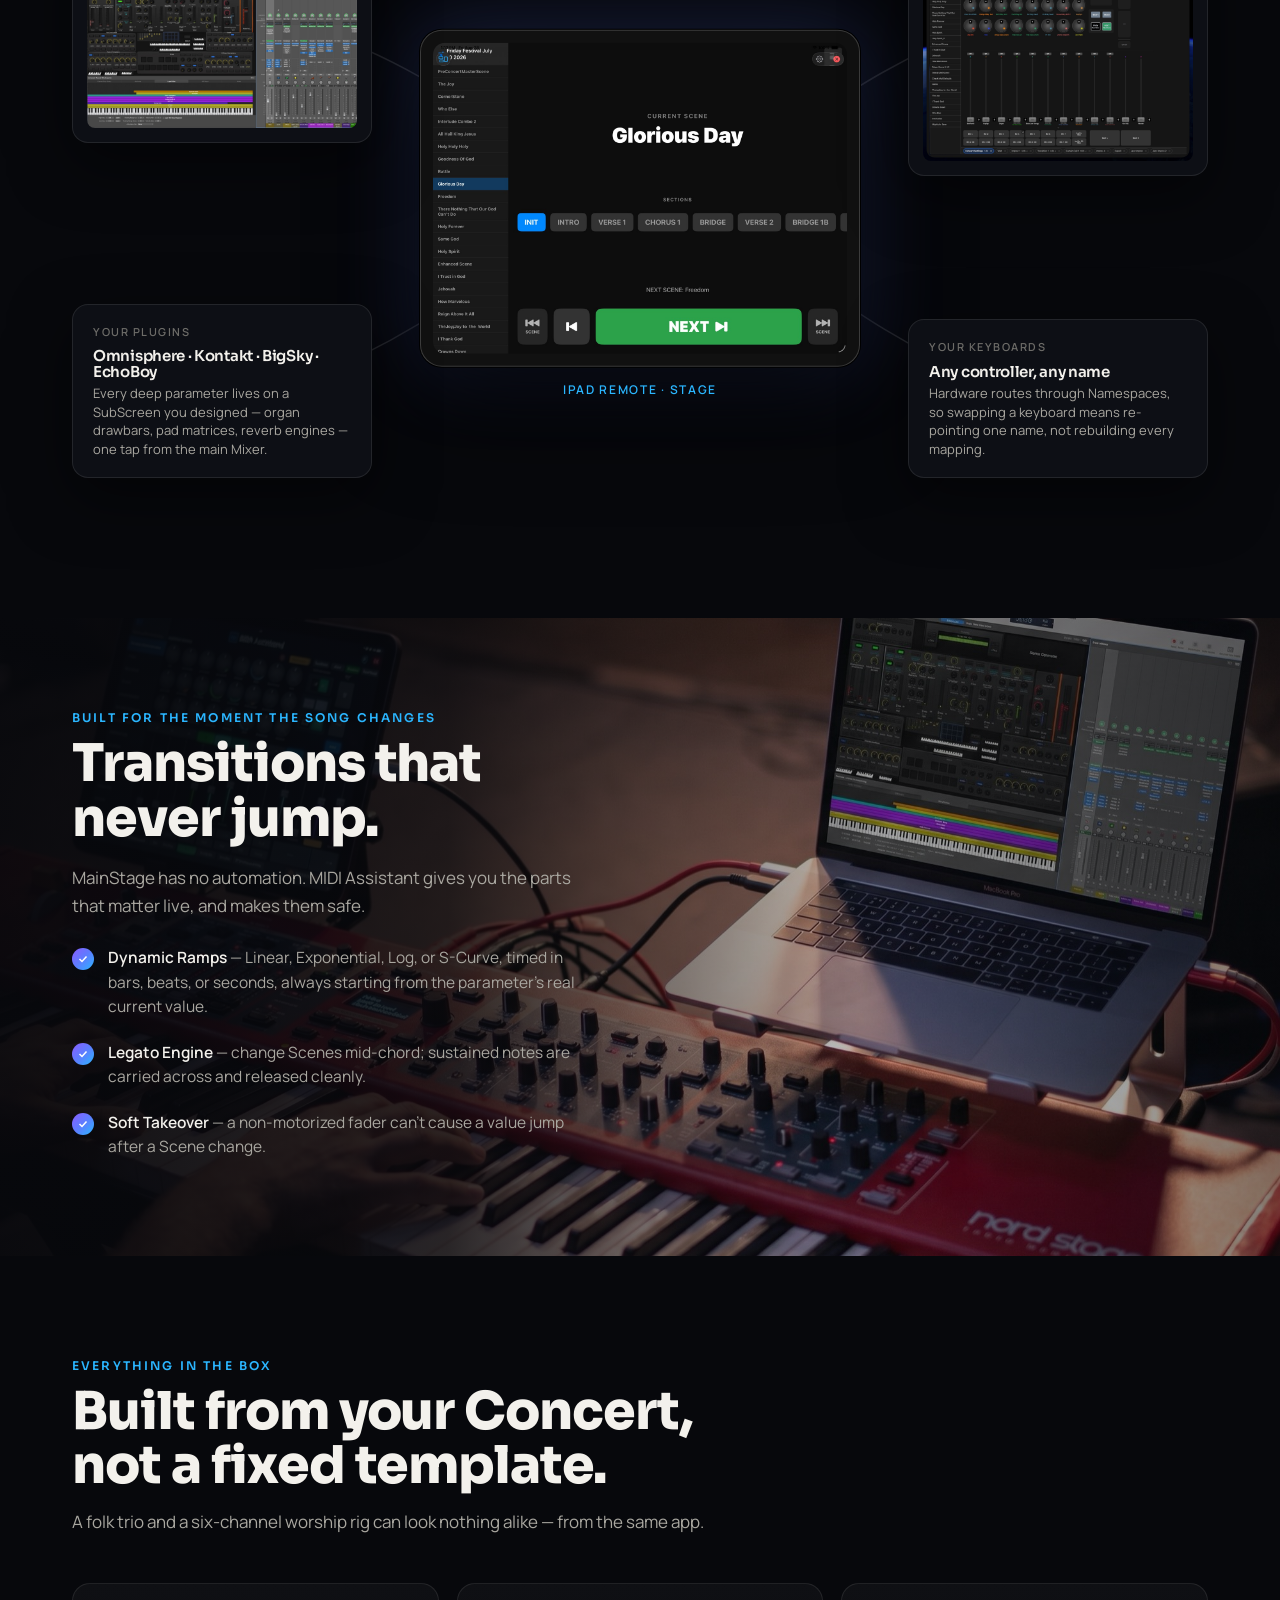
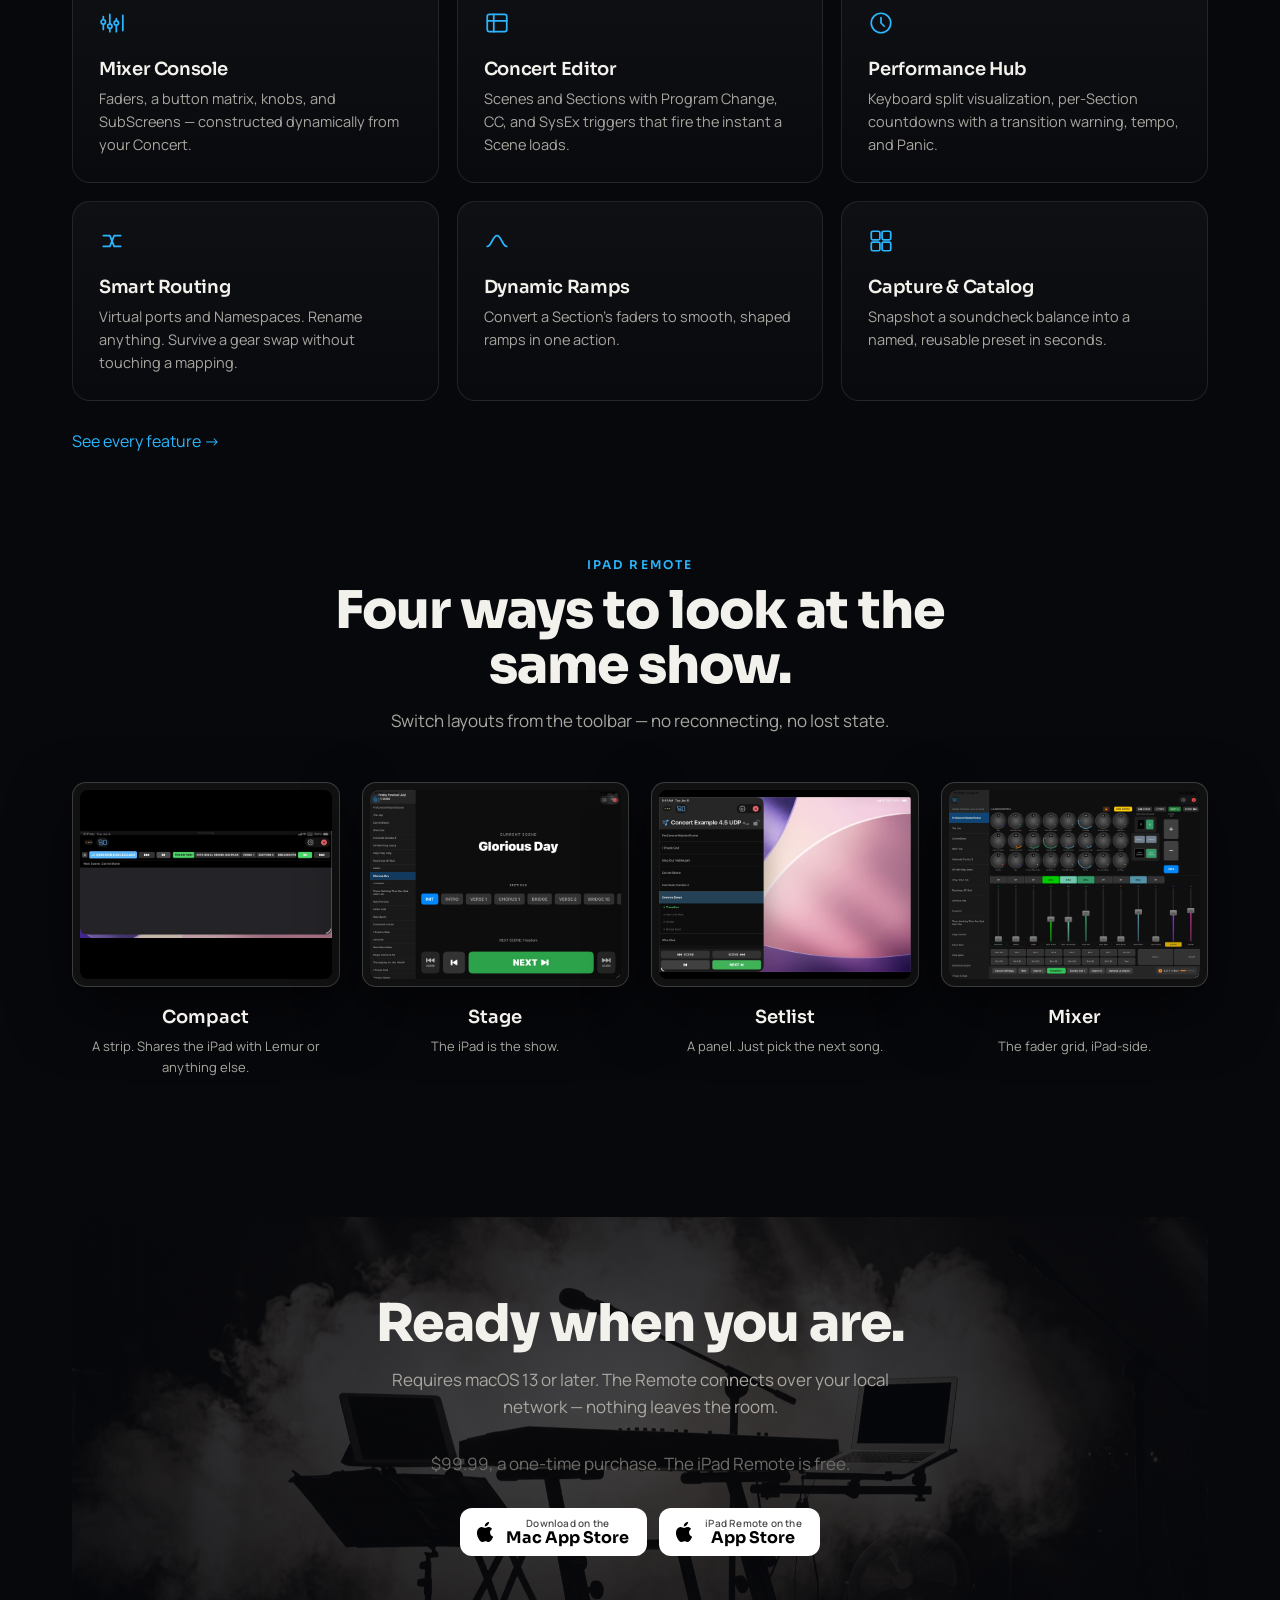
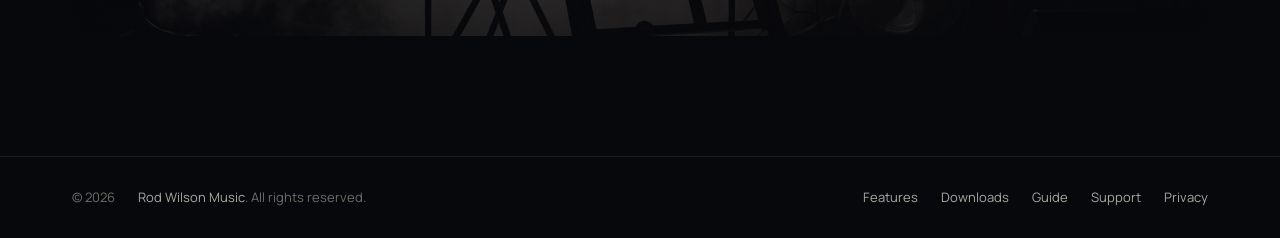
==== commit 893b4500: "iPad Remote 0.3.4 is released: Demo note in present tense; layout names match the app (Stage, Setlis" ====
--- a/index.html
+++ b/index.html
@@ -71,7 +71,7 @@
                 <span class="pulse" style="offset-path:path('M600 320 C 700 320, 800 200, 960 150');animation-delay:.8s"></span>
                 <span class="pulse" style="offset-path:path('M600 320 C 520 320, 420 440, 250 500');animation-delay:1.6s"></span>
                 <span class="pulse" style="offset-path:path('M600 320 C 700 320, 800 440, 960 500');animation-delay:2.4s"></span>
-                <div class="ipad"><img src="assets/remote-full-stage.jpg" alt="MIDI Assistant Remote, Full Stage layout"><div class="lab">iPad Remote · Full Stage</div></div>
+                <div class="ipad"><img src="assets/remote-full-stage.jpg" alt="MIDI Assistant Remote, Stage layout"><div class="lab">iPad Remote · Stage</div></div>
                 <div class="node" style="left:0;top:40px;width:300px"><div class="lab">MainStage</div><img src="assets/mac-mainstage.jpg" alt="MainStage with the MIDI Assistant plugin loaded"></div>
                 <div class="node" style="right:0;top:40px;width:300px"><div class="lab">Mac · Mixer Console</div><img src="assets/mac-mixer.jpg" alt="MIDI Assistant Mixer Console"></div>
                 <div class="node text" style="left:0;bottom:40px;width:300px"><div class="lab">Your plugins</div><h4>Omnisphere · Kontakt · BigSky · EchoBoy</h4><p>Every deep parameter lives on a SubScreen you designed — organ drawbars, pad matrices, reverb engines — one tap from the main Mixer.</p></div>
@@ -118,8 +118,8 @@
             </div>
             <div class="row4">
                 <figure><div class="dev"><img src="assets/remote-compact.jpg" alt="Remote, Compact layout"></div><figcaption>Compact<small>A strip. Shares the iPad with Lemur or anything else.</small></figcaption></figure>
-                <figure><div class="dev"><img src="assets/remote-full-stage.jpg" alt="Remote, Full Stage layout"></div><figcaption>Full Stage<small>The iPad is the show.</small></figcaption></figure>
-                <figure><div class="dev"><img src="assets/remote-setlist.jpg" alt="Remote, Setlist Only layout"></div><figcaption>Setlist Only<small>A panel. Just pick the next song.</small></figcaption></figure>
+                <figure><div class="dev"><img src="assets/remote-full-stage.jpg" alt="Remote, Stage layout"></div><figcaption>Stage<small>The iPad is the show.</small></figcaption></figure>
+                <figure><div class="dev"><img src="assets/remote-setlist.jpg" alt="Remote, Setlist layout"></div><figcaption>Setlist<small>A panel. Just pick the next song.</small></figcaption></figure>
                 <figure><div class="dev"><img src="assets/remote-mixer.jpg" alt="Remote, Mixer layout"></div><figcaption>Mixer<small>The fader grid, iPad-side.</small></figcaption></figure>
             </div>
         </div></section>
